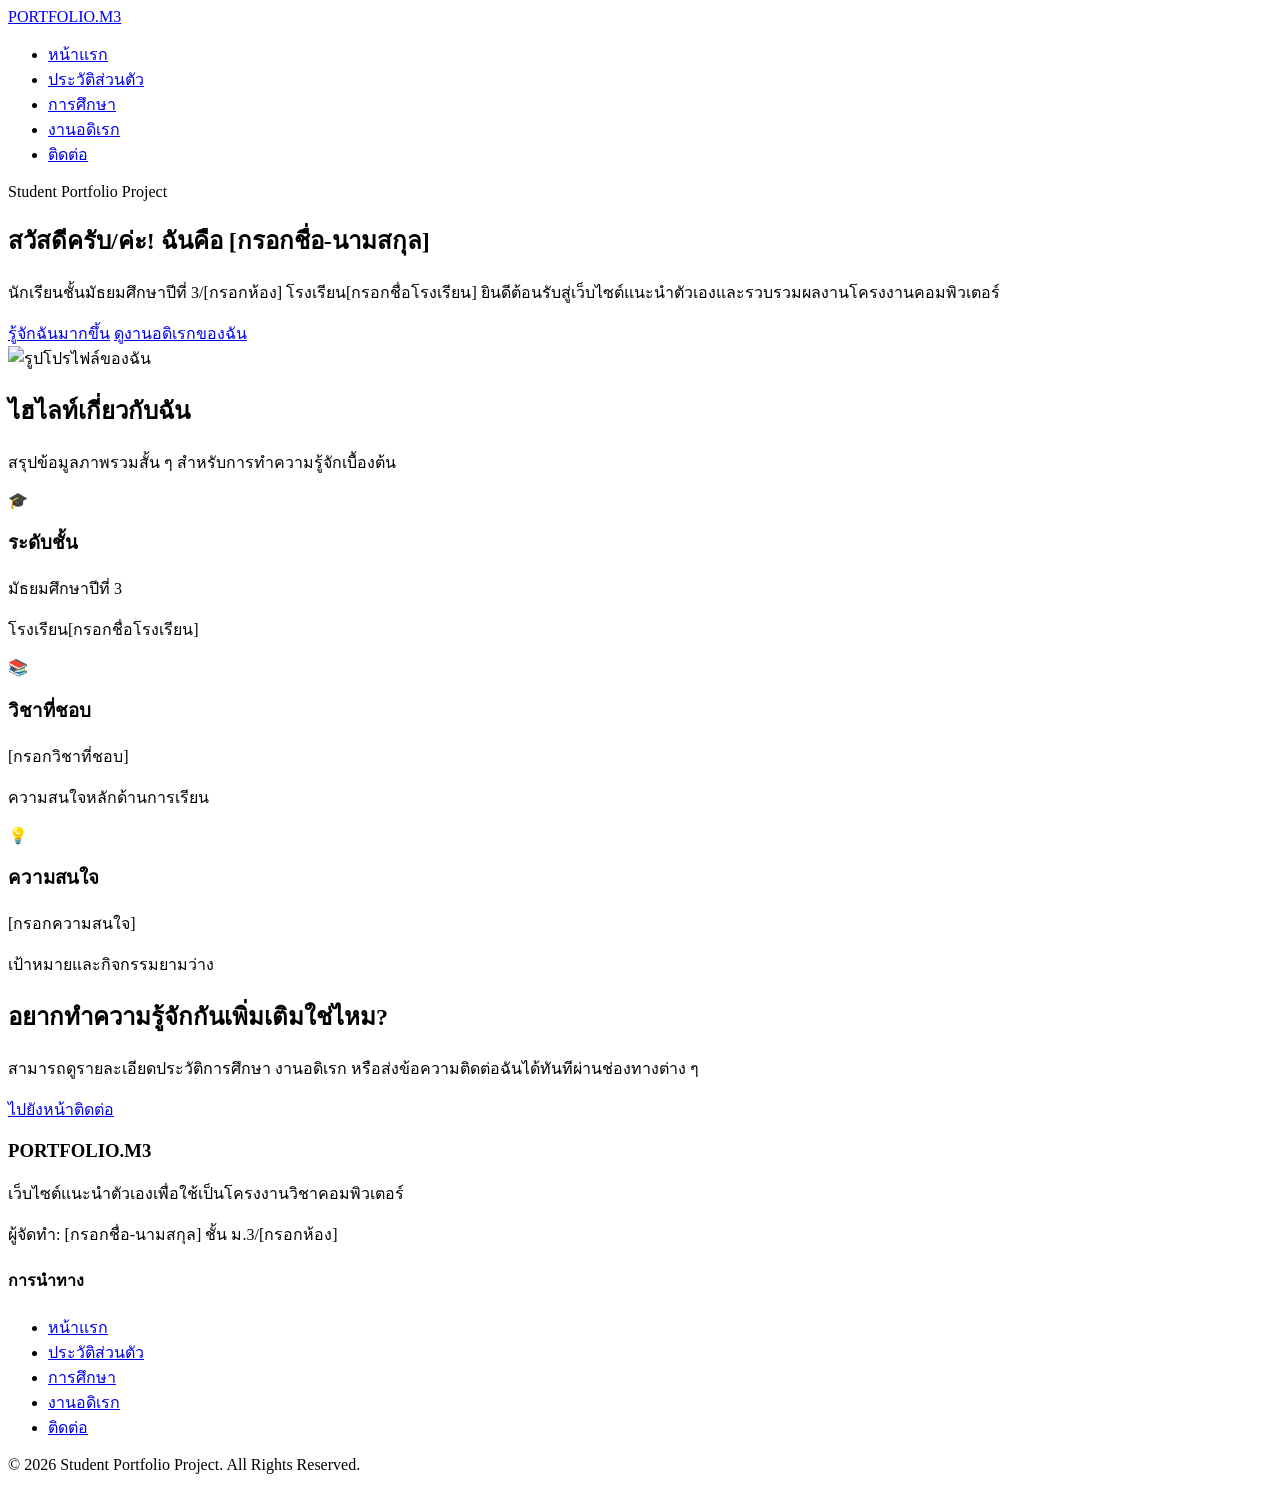
==== index.html @ fff274aa "Create index.html" ====
<!DOCTYPE html>
<html lang="th">
<head>
    <meta charset="UTF-8">
    <meta name="viewport" content="width=device-width, initial-scale=1.0">
    <title>หน้าแรก | Student Portfolio M.3</title>
    <link rel="preconnect" href="https://fonts.googleapis.com">
    <link rel="preconnect" href="https://fonts.gstatic.com" crossorigin>
    <link href="https://fonts.googleapis.com/css2?family=Kanit:wght@300;400;500;600;700&display=swap" rel="stylesheet">
    <link rel="stylesheet" href="style.css">
</head>
<body>

    <!-- Navigation Bar -->
    <header class="navbar-container">
        <nav class="navbar">
            <a href="index.html" class="logo">PORTFOLIO<span>.M3</span></a>
            <ul class="nav-links">
                <li><a href="index.html" class="active">หน้าแรก</a></li>
                <li><a href="profile.html">ประวัติส่วนตัว</a></li>
                <li><a href="education.html">การศึกษา</a></li>
                <li><a href="hobby.html">งานอดิเรก</a></li>
                <li><a href="contact.html">ติดต่อ</a></li>
            </ul>
        </nav>
    </header>

    <!-- Main Content -->
    <main>
        <!-- Hero Section -->
        <section class="hero-section">
            <div class="hero-content">
                <span class="badge">Student Portfolio Project</span>
                <h1 class="hero-title">สวัสดีครับ/ค่ะ! ฉันคือ <span class="highlight-text">[กรอกชื่อ-นามสกุล]</span></h1>
                <p class="hero-subtitle">นักเรียนชั้นมัธยมศึกษาปีที่ 3/[กรอกห้อง] โรงเรียน[กรอกชื่อโรงเรียน] ยินดีต้อนรับสู่เว็บไซต์แนะนำตัวเองและรวบรวมผลงานโครงงานคอมพิวเตอร์</p>
                <div class="hero-buttons">
                    <a href="profile.html" class="btn btn-primary">รู้จักฉันมากขึ้น</a>
                    <a href="hobby.html" class="btn btn-secondary">ดูงานอดิเรกของฉัน</a>
                </div>
            </div>
            <div class="hero-image-wrapper">
                <div class="blob-bg"></div>
                <img src="https://placehold.co/400x400/1976D2/FFFFFF?text=My+Profile" alt="รูปโปรไฟล์ของฉัน" class="hero-img">
            </div>
        </section>

        <!-- Quick Stats / Highlights -->
        <section class="container section-padding">
            <div class="section-header">
                <h2>ไฮไลท์เกี่ยวกับฉัน</h2>
                <p>สรุปข้อมูลภาพรวมสั้น ๆ สำหรับการทำความรู้จักเบื้องต้น</p>
            </div>
            <div class="grid-3">
                <div class="card stat-card">
                    <div class="stat-icon">🎓</div>
                    <h3>ระดับชั้น</h3>
                    <p class="stat-value">มัธยมศึกษาปีที่ 3</p>
                    <p class="stat-desc">โรงเรียน[กรอกชื่อโรงเรียน]</p>
                </div>
                <div class="card stat-card">
                    <div class="stat-icon">📚</div>
                    <h3>วิชาที่ชอบ</h3>
                    <p class="stat-value">[กรอกวิชาที่ชอบ]</p>
                    <p class="stat-desc">ความสนใจหลักด้านการเรียน</p>
                </div>
                <div class="card stat-card">
                    <div class="stat-icon">💡</div>
                    <h3>ความสนใจ</h3>
                    <p class="stat-value">[กรอกความสนใจ]</p>
                    <p class="stat-desc">เป้าหมายและกิจกรรมยามว่าง</p>
                </div>
            </div>
        </section>

        <!-- Call To Action Section -->
        <section class="container section-padding">
            <div class="cta-card">
                <h2>อยากทำความรู้จักกันเพิ่มเติมใช่ไหม?</h2>
                <p>สามารถดูรายละเอียดประวัติการศึกษา งานอดิเรก หรือส่งข้อความติดต่อฉันได้ทันทีผ่านช่องทางต่าง ๆ</p>
                <a href="contact.html" class="btn btn-light">ไปยังหน้าติดต่อ</a>
            </div>
        </section>
    </main>

    <!-- Footer -->
    <footer class="footer">
        <div class="container footer-grid">
            <div class="footer-info">
                <h3>PORTFOLIO<span>.M3</span></h3>
                <p>เว็บไซต์แนะนำตัวเองเพื่อใช้เป็นโครงงานวิชาคอมพิวเตอร์</p>
                <p>ผู้จัดทำ: [กรอกชื่อ-นามสกุล] ชั้น ม.3/[กรอกห้อง]</p>
            </div>
            <div class="footer-links">
                <h4>การนำทาง</h4>
                <ul>
                    <li><a href="index.html">หน้าแรก</a></li>
                    <li><a href="profile.html">ประวัติส่วนตัว</a></li>
                    <li><a href="education.html">การศึกษา</a></li>
                    <li><a href="hobby.html">งานอดิเรก</a></li>
                    <li><a href="contact.html">ติดต่อ</a></li>
                </ul>
            </div>
        </div>
        <div class="footer-bottom">
            <p>&copy; 2026 Student Portfolio Project. All Rights Reserved.</p>
        </div>
    </footer>

</body>
</html>
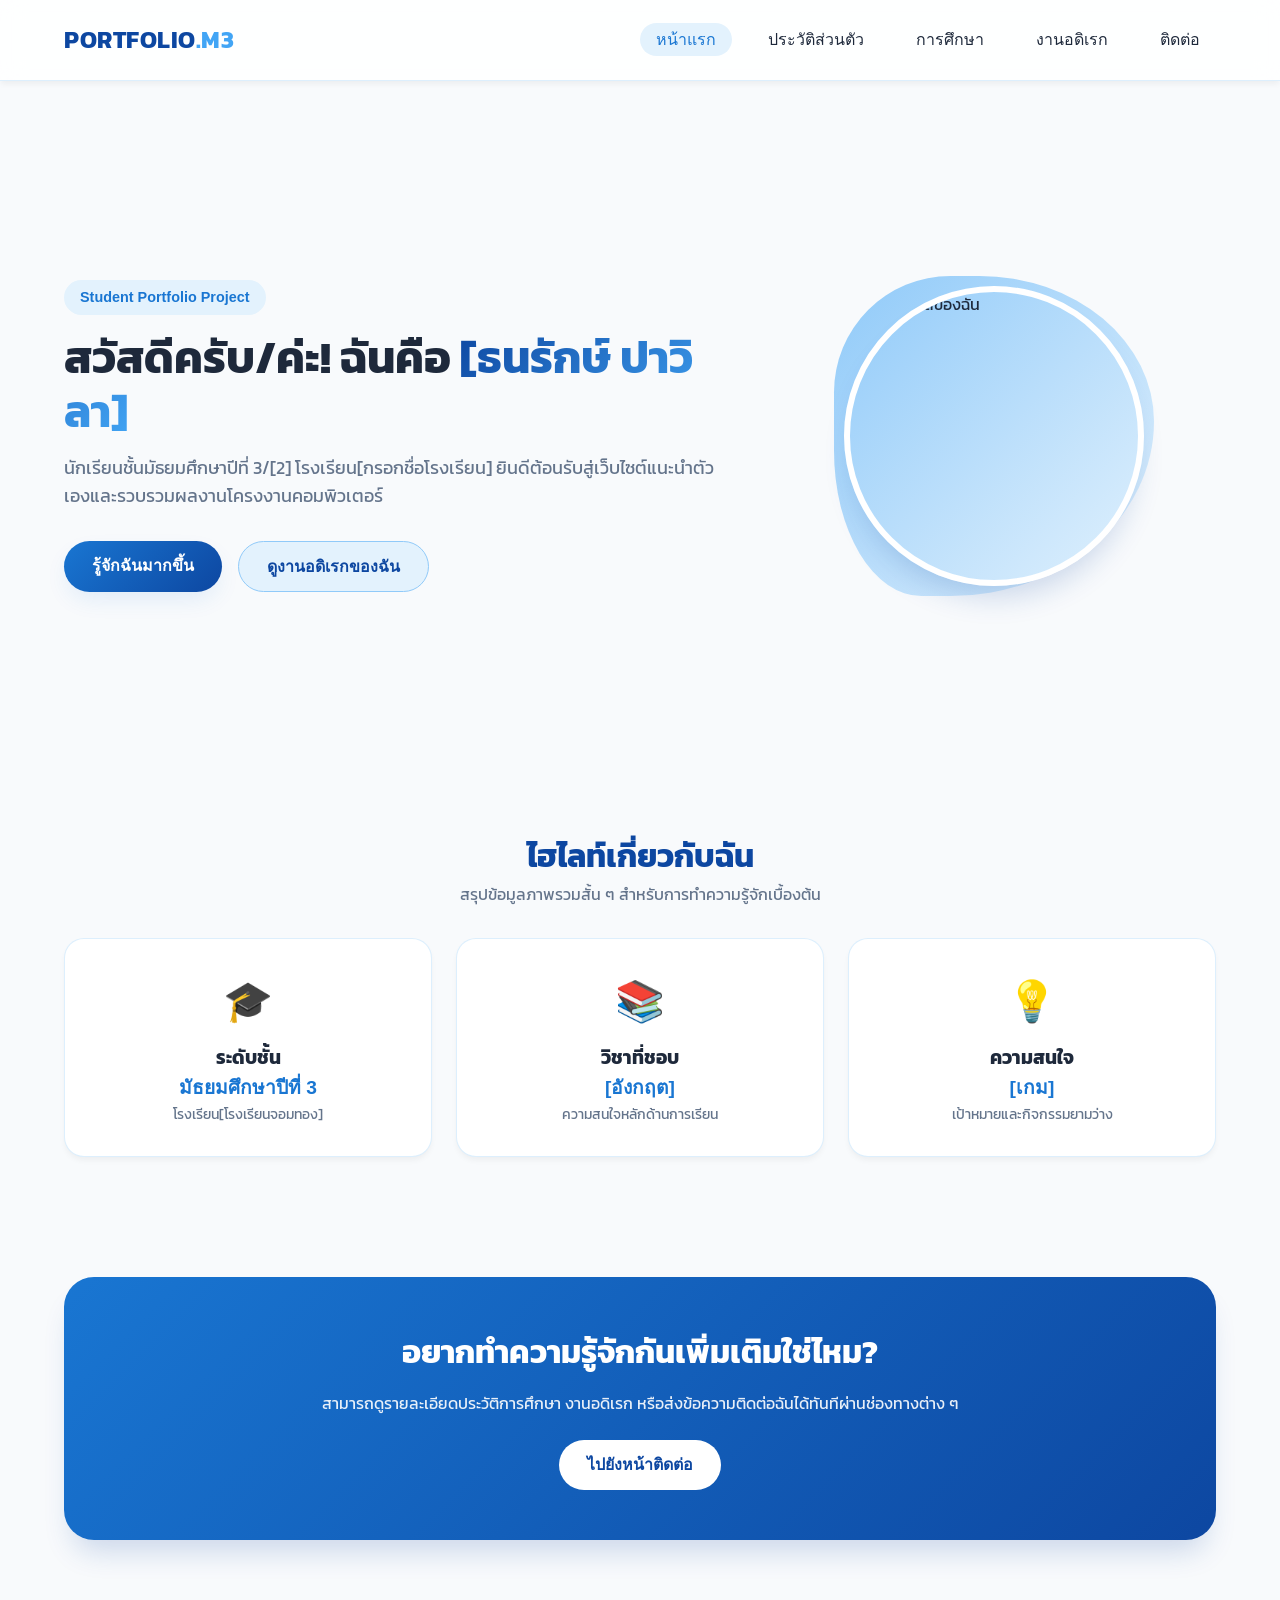
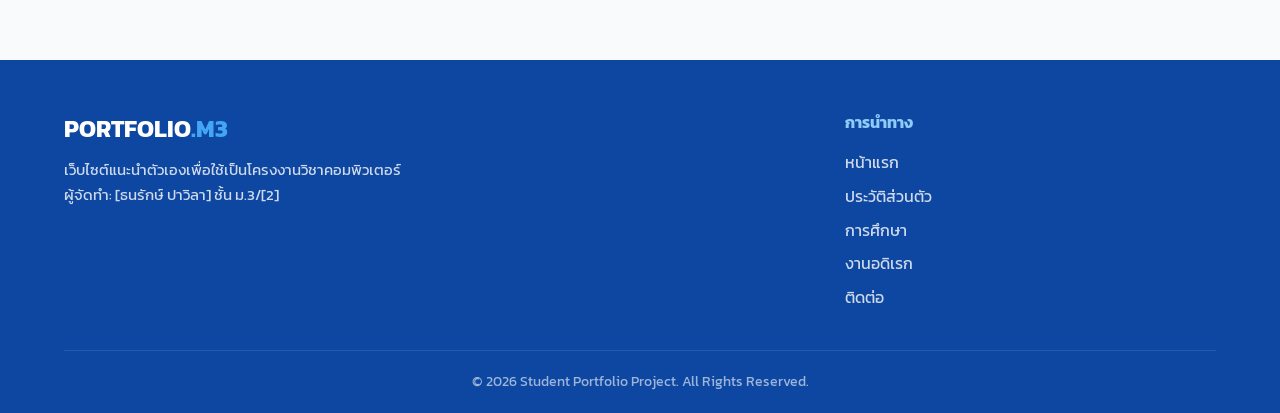
==== commit 726c53c4: "Update index.html" ====
--- a/index.html
+++ b/index.html
@@ -31,8 +31,8 @@
         <section class="hero-section">
             <div class="hero-content">
                 <span class="badge">Student Portfolio Project</span>
-                <h1 class="hero-title">สวัสดีครับ/ค่ะ! ฉันคือ <span class="highlight-text">[กรอกชื่อ-นามสกุล]</span></h1>
-                <p class="hero-subtitle">นักเรียนชั้นมัธยมศึกษาปีที่ 3/[กรอกห้อง] โรงเรียน[กรอกชื่อโรงเรียน] ยินดีต้อนรับสู่เว็บไซต์แนะนำตัวเองและรวบรวมผลงานโครงงานคอมพิวเตอร์</p>
+                <h1 class="hero-title">สวัสดีครับ/ค่ะ! ฉันคือ <span class="highlight-text">[ธนรักษ์ ปาวิลา]</span></h1>
+                <p class="hero-subtitle">นักเรียนชั้นมัธยมศึกษาปีที่ 3/[2] โรงเรียน[กรอกชื่อโรงเรียน] ยินดีต้อนรับสู่เว็บไซต์แนะนำตัวเองและรวบรวมผลงานโครงงานคอมพิวเตอร์</p>
                 <div class="hero-buttons">
                     <a href="profile.html" class="btn btn-primary">รู้จักฉันมากขึ้น</a>
                     <a href="hobby.html" class="btn btn-secondary">ดูงานอดิเรกของฉัน</a>
@@ -55,18 +55,18 @@
                     <div class="stat-icon">🎓</div>
                     <h3>ระดับชั้น</h3>
                     <p class="stat-value">มัธยมศึกษาปีที่ 3</p>
-                    <p class="stat-desc">โรงเรียน[กรอกชื่อโรงเรียน]</p>
+                    <p class="stat-desc">โรงเรียน[โรงเรียนจอมทอง]</p>
                 </div>
                 <div class="card stat-card">
                     <div class="stat-icon">📚</div>
                     <h3>วิชาที่ชอบ</h3>
-                    <p class="stat-value">[กรอกวิชาที่ชอบ]</p>
+                    <p class="stat-value">[อังกฤต]</p>
                     <p class="stat-desc">ความสนใจหลักด้านการเรียน</p>
                 </div>
                 <div class="card stat-card">
                     <div class="stat-icon">💡</div>
                     <h3>ความสนใจ</h3>
-                    <p class="stat-value">[กรอกความสนใจ]</p>
+                    <p class="stat-value">[เกม]</p>
                     <p class="stat-desc">เป้าหมายและกิจกรรมยามว่าง</p>
                 </div>
             </div>
@@ -88,7 +88,7 @@
             <div class="footer-info">
                 <h3>PORTFOLIO<span>.M3</span></h3>
                 <p>เว็บไซต์แนะนำตัวเองเพื่อใช้เป็นโครงงานวิชาคอมพิวเตอร์</p>
-                <p>ผู้จัดทำ: [กรอกชื่อ-นามสกุล] ชั้น ม.3/[กรอกห้อง]</p>
+                <p>ผู้จัดทำ: [ธนรักษ์ ปาวิลา] ชั้น ม.3/[2]</p>
             </div>
             <div class="footer-links">
                 <h4>การนำทาง</h4>
--- a/style.css
+++ b/style.css
@@ -0,0 +1,743 @@
+/* ==========================================================================
+   CSS Variables & Design System Settings
+   ========================================================================== */
+:root {
+    --primary-dark: #0D47A1;
+    --primary: #1976D2;
+    --primary-light: #42A5F5;
+    --accent: #90CAF9;
+    --bg-light: #E3F2FD;
+    --white: #FFFFFF;
+    --text-dark: #1E293B;
+    --text-muted: #64748B;
+    --shadow-sm: 0 4px 6px -1px rgba(0, 0, 0, 0.05);
+    --shadow-md: 0 10px 25px -5px rgba(25, 118, 210, 0.12);
+    --shadow-lg: 0 20px 30px -10px rgba(13, 71, 161, 0.2);
+    --radius-sm: 12px;
+    --radius-md: 20px;
+    --radius-lg: 30px;
+    --transition: all 0.3s cubic-bezier(0.4, 0, 0.2, 1);
+}
+
+/* ==========================================================================
+   Reset & Base Styles
+   ========================================================================== */
+* {
+    margin: 0;
+    padding: 0;
+    box-sizing: border-box;
+}
+
+body {
+    font-family: 'Kanit', sans-serif;
+    background-color: #F8FAFC;
+    color: var(--text-dark);
+    line-height: 1.6;
+    overflow-x: hidden;
+}
+
+a {
+    text-decoration: none;
+    color: inherit;
+}
+
+ul {
+    list-style: none;
+}
+
+/* ==========================================================================
+   Layout Containers & Utilities
+   ========================================================================== */
+.container {
+    width: 90%;
+    max-width: 1200px;
+    margin: 0 auto;
+}
+
+.section-padding {
+    padding: 60px 0;
+}
+
+.grid-3 {
+    display: grid;
+    grid-template-columns: repeat(3, 1fr);
+    gap: 24px;
+}
+
+.page-title {
+    text-align: center;
+    margin-bottom: 40px;
+}
+
+.page-title h1 {
+    font-size: 2.5rem;
+    color: var(--primary-dark);
+    font-weight: 700;
+}
+
+.page-title p {
+    color: var(--text-muted);
+    font-size: 1.1rem;
+}
+
+.section-header {
+    text-align: center;
+    margin-bottom: 30px;
+}
+
+.section-header h2 {
+    font-size: 2rem;
+    color: var(--primary-dark);
+}
+
+.section-header p {
+    color: var(--text-muted);
+}
+
+/* ==========================================================================
+   Card Component Styles
+   ========================================================================== */
+.card {
+    background: var(--white);
+    border-radius: var(--radius-md);
+    padding: 30px;
+    border: 1px solid rgba(144, 202, 249, 0.3);
+    box-shadow: var(--shadow-sm);
+    transition: var(--transition);
+}
+
+.card:hover {
+    transform: translateY(-8px);
+    box-shadow: var(--shadow-md);
+    border-color: var(--primary-light);
+}
+
+/* ==========================================================================
+   Navigation Bar Styles (Glassmorphism & Sticky)
+   ========================================================================== */
+.navbar-container {
+    position: sticky;
+    top: 0;
+    z-index: 1000;
+    background: rgba(255, 255, 255, 0.85);
+    backdrop-filter: blur(12px);
+    border-bottom: 1px solid rgba(144, 202, 249, 0.3);
+    box-shadow: var(--shadow-sm);
+}
+
+.navbar {
+    display: flex;
+    justify-content: space-between;
+    align-items: center;
+    height: 80px;
+    width: 90%;
+    max-width: 1200px;
+    margin: 0 auto;
+}
+
+.logo {
+    font-size: 1.5rem;
+    font-weight: 700;
+    color: var(--primary-dark);
+    letter-spacing: 0.5px;
+}
+
+.logo span {
+    color: var(--primary-light);
+}
+
+.nav-links {
+    display: flex;
+    gap: 20px;
+}
+
+.nav-links a {
+    font-weight: 500;
+    padding: 8px 16px;
+    border-radius: 20px;
+    transition: var(--transition);
+    color: var(--text-dark);
+}
+
+.nav-links a:hover, 
+.nav-links a.active {
+    background: var(--bg-light);
+    color: var(--primary);
+}
+
+/* ==========================================================================
+   Buttons
+   ========================================================================== */
+.btn {
+    display: inline-block;
+    padding: 12px 28px;
+    border-radius: 30px;
+    font-weight: 600;
+    transition: var(--transition);
+    cursor: pointer;
+    border: none;
+    text-align: center;
+}
+
+.btn-primary {
+    background: linear-gradient(135deg, var(--primary), var(--primary-dark));
+    color: var(--white);
+    box-shadow: var(--shadow-md);
+}
+
+.btn-primary:hover {
+    transform: translateY(-2px);
+    box-shadow: var(--shadow-lg);
+    opacity: 0.95;
+}
+
+.btn-secondary {
+    background: var(--bg-light);
+    color: var(--primary-dark);
+    border: 1px solid var(--accent);
+}
+
+.btn-secondary:hover {
+    background: var(--accent);
+    color: var(--primary-dark);
+}
+
+.btn-light {
+    background: var(--white);
+    color: var(--primary-dark);
+}
+
+.btn-light:hover {
+    background: var(--bg-light);
+}
+
+.full-width {
+    width: 100%;
+}
+
+/* ==========================================================================
+   Hero Section (Index Page)
+   ========================================================================== */
+.hero-section {
+    width: 90%;
+    max-width: 1200px;
+    margin: 40px auto 20px auto;
+    display: grid;
+    grid-template-columns: 1.2fr 0.8fr;
+    align-items: center;
+    gap: 40px;
+    min-height: 70vh;
+}
+
+.badge {
+    display: inline-block;
+    padding: 6px 16px;
+    background: var(--bg-light);
+    color: var(--primary);
+    border-radius: 20px;
+    font-size: 0.9rem;
+    font-weight: 600;
+    margin-bottom: 16px;
+}
+
+.hero-title {
+    font-size: 2.8rem;
+    line-height: 1.2;
+    margin-bottom: 16px;
+    color: var(--text-dark);
+}
+
+.highlight-text {
+    background: linear-gradient(135deg, var(--primary-dark), var(--primary-light));
+    -webkit-background-clip: text;
+    -webkit-text-fill-color: transparent;
+}
+
+.hero-subtitle {
+    font-size: 1.1rem;
+    color: var(--text-muted);
+    margin-bottom: 30px;
+}
+
+.hero-buttons {
+    display: flex;
+    gap: 16px;
+}
+
+.hero-image-wrapper {
+    position: relative;
+    display: flex;
+    justify-content: center;
+    align-items: center;
+}
+
+.blob-bg {
+    position: absolute;
+    width: 320px;
+    height: 320px;
+    background: linear-gradient(135deg, var(--accent), var(--bg-light));
+    border-radius: 40% 60% 70% 30% / 40% 50% 60% 50%;
+    z-index: 1;
+    animation: morphing 8s ease-in-out infinite;
+}
+
+.hero-img {
+    width: 300px;
+    height: 300px;
+    object-fit: cover;
+    border-radius: 50%;
+    border: 6px solid var(--white);
+    box-shadow: var(--shadow-lg);
+    position: relative;
+    z-index: 2;
+    transition: var(--transition);
+}
+
+.hero-img:hover {
+    transform: scale(1.03);
+}
+
+@keyframes morphing {
+    0% { border-radius: 40% 60% 70% 30% / 40% 50% 60% 50%; }
+    50% { border-radius: 60% 40% 30% 70% / 60% 30% 70% 40%; }
+    100% { border-radius: 40% 60% 70% 30% / 40% 50% 60% 50%; }
+}
+
+/* Stat Cards */
+.stat-card {
+    text-align: center;
+}
+
+.stat-icon {
+    font-size: 2.5rem;
+    margin-bottom: 10px;
+}
+
+.stat-value {
+    font-size: 1.2rem;
+    font-weight: 600;
+    color: var(--primary);
+}
+
+.stat-desc {
+    color: var(--text-muted);
+    font-size: 0.9rem;
+}
+
+/* CTA Card */
+.cta-card {
+    background: linear-gradient(135deg, var(--primary), var(--primary-dark));
+    color: var(--white);
+    padding: 50px;
+    border-radius: var(--radius-lg);
+    text-align: center;
+    box-shadow: var(--shadow-lg);
+}
+
+.cta-card h2 {
+    font-size: 2rem;
+    margin-bottom: 12px;
+}
+
+.cta-card p {
+    margin-bottom: 24px;
+    opacity: 0.9;
+}
+
+/* ==========================================================================
+   Profile Page Styles
+   ========================================================================== */
+.profile-layout {
+    display: grid;
+    grid-template-columns: 0.8fr 1.2fr;
+    gap: 30px;
+}
+
+.profile-img-card {
+    text-align: center;
+}
+
+.profile-avatar {
+    width: 220px;
+    height: 220px;
+    border-radius: 50%;
+    object-fit: cover;
+    border: 4px solid var(--primary-light);
+    margin-bottom: 20px;
+    box-shadow: var(--shadow-md);
+}
+
+.profile-tag {
+    display: inline-block;
+    padding: 4px 12px;
+    background: var(--bg-light);
+    color: var(--primary-dark);
+    border-radius: 12px;
+    font-size: 0.9rem;
+    margin: 8px 0;
+}
+
+.profile-quote {
+    font-style: italic;
+    color: var(--text-muted);
+    margin-top: 15px;
+    font-size: 0.95rem;
+}
+
+.profile-details {
+    display: flex;
+    flex-direction: column;
+    gap: 20px;
+}
+
+.info-grid {
+    display: grid;
+    grid-template-columns: repeat(2, 1fr);
+    gap: 16px;
+    margin-top: 15px;
+}
+
+.info-item {
+    display: flex;
+    flex-direction: column;
+}
+
+.info-item .label {
+    font-size: 0.85rem;
+    color: var(--text-muted);
+}
+
+.info-item .value {
+    font-weight: 500;
+    font-size: 1.05rem;
+    color: var(--text-dark);
+}
+
+.bio-box h3, .info-box h3 {
+    color: var(--primary-dark);
+    margin-bottom: 10px;
+    border-bottom: 2px solid var(--bg-light);
+    padding-bottom: 8px;
+}
+
+/* ==========================================================================
+   Education Page Styles (Timeline & Table)
+   ========================================================================== */
+.timeline-wrapper {
+    position: relative;
+    max-width: 800px;
+    margin: 0 auto;
+    padding: 20px 0;
+}
+
+.timeline-wrapper::before {
+    content: '';
+    position: absolute;
+    left: 20px;
+    top: 0;
+    width: 4px;
+    height: 100%;
+    background: var(--accent);
+    border-radius: 2px;
+}
+
+.timeline-item {
+    position: relative;
+    padding-left: 60px;
+    margin-bottom: 30px;
+}
+
+.timeline-dot {
+    position: absolute;
+    left: 11px;
+    top: 20px;
+    width: 22px;
+    height: 22px;
+    border-radius: 50%;
+    background: var(--primary);
+    border: 4px solid var(--white);
+    box-shadow: 0 0 0 3px var(--accent);
+}
+
+.timeline-date {
+    font-size: 0.85rem;
+    font-weight: 600;
+    color: var(--primary);
+    text-transform: uppercase;
+}
+
+.timeline-content h3 {
+    color: var(--primary-dark);
+    margin: 4px 0;
+}
+
+.timeline-content h4 {
+    color: var(--text-muted);
+    font-weight: 400;
+    margin-bottom: 10px;
+}
+
+/* Styled Table */
+.table-container {
+    overflow-x: auto;
+    padding: 0;
+}
+
+.styled-table {
+    width: 100%;
+    border-collapse: collapse;
+    font-size: 1rem;
+    text-align: left;
+}
+
+.styled-table thead tr {
+    background-color: var(--primary);
+    color: var(--white);
+}
+
+.styled-table th, .styled-table td {
+    padding: 16px 20px;
+}
+
+.styled-table tbody tr {
+    border-bottom: 1px solid rgba(144, 202, 249, 0.2);
+}
+
+.styled-table tbody tr:nth-of-type(even) {
+    background-color: rgba(227, 242, 253, 0.3);
+}
+
+.styled-table tbody tr:hover {
+    background-color: var(--bg-light);
+}
+
+/* ==========================================================================
+   Hobby Page Styles
+   ========================================================================== */
+.hobby-card {
+    text-align: center;
+    position: relative;
+    overflow: hidden;
+}
+
+.hobby-icon {
+    font-size: 3rem;
+    margin-bottom: 15px;
+    display: inline-block;
+    transition: var(--transition);
+}
+
+.hobby-card:hover .hobby-icon {
+    transform: scale(1.2) rotate(5deg);
+}
+
+.hobby-card h3 {
+    color: var(--primary-dark);
+    margin-bottom: 10px;
+}
+
+.hobby-card p {
+    color: var(--text-muted);
+    font-size: 0.95rem;
+}
+
+/* ==========================================================================
+   Contact Page Styles
+   ========================================================================== */
+.contact-layout {
+    display: grid;
+    grid-template-columns: 1fr 1.2fr;
+    gap: 30px;
+}
+
+.contact-cards {
+    display: flex;
+    flex-direction: column;
+    gap: 20px;
+}
+
+.contact-card {
+    display: flex;
+    align-items: center;
+    gap: 20px;
+}
+
+.contact-icon {
+    font-size: 2rem;
+    width: 60px;
+    height: 60px;
+    background: var(--bg-light);
+    display: flex;
+    justify-content: center;
+    align-items: center;
+    border-radius: 50%;
+    color: var(--primary);
+}
+
+.contact-info h3 {
+    font-size: 1.1rem;
+    color: var(--primary-dark);
+}
+
+.contact-info p {
+    color: var(--text-muted);
+}
+
+.contact-form-card h3 {
+    color: var(--primary-dark);
+    margin-bottom: 20px;
+}
+
+.contact-form {
+    display: flex;
+    flex-direction: column;
+    gap: 16px;
+}
+
+.form-group {
+    display: flex;
+    flex-direction: column;
+    gap: 6px;
+}
+
+.form-group label {
+    font-size: 0.9rem;
+    font-weight: 500;
+}
+
+.form-group input, 
+.form-group textarea {
+    padding: 12px 16px;
+    border-radius: var(--radius-sm);
+    border: 1px solid var(--accent);
+    font-family: inherit;
+    font-size: 0.95rem;
+    outline: none;
+    transition: var(--transition);
+}
+
+.form-group input:focus, 
+.form-group textarea:focus {
+    border-color: var(--primary);
+    box-shadow: 0 0 0 3px rgba(25, 118, 210, 0.2);
+}
+
+/* ==========================================================================
+   Footer Styles
+   ========================================================================== */
+.footer {
+    background: var(--primary-dark);
+    color: var(--white);
+    padding-top: 50px;
+    margin-top: 60px;
+}
+
+.footer-grid {
+    display: grid;
+    grid-template-columns: 2fr 1fr;
+    gap: 40px;
+    padding-bottom: 40px;
+    border-bottom: 1px solid rgba(255, 255, 255, 0.1);
+}
+
+.footer-info h3 {
+    font-size: 1.5rem;
+    margin-bottom: 10px;
+}
+
+.footer-info h3 span {
+    color: var(--primary-light);
+}
+
+.footer-info p {
+    opacity: 0.8;
+    font-size: 0.95rem;
+}
+
+.footer-links h4 {
+    margin-bottom: 15px;
+    color: var(--accent);
+}
+
+.footer-links ul {
+    display: flex;
+    flex-direction: column;
+    gap: 8px;
+}
+
+.footer-links a {
+    opacity: 0.8;
+    transition: var(--transition);
+}
+
+.footer-links a:hover {
+    opacity: 1;
+    color: var(--accent);
+    padding-left: 4px;
+}
+
+.footer-bottom {
+    text-align: center;
+    padding: 20px 0;
+    font-size: 0.85rem;
+    opacity: 0.6;
+}
+
+/* ==========================================================================
+   Responsive Design (Media Queries)
+   ========================================================================== */
+@media (max-width: 992px) {
+    .hero-section {
+        grid-template-columns: 1fr;
+        text-align: center;
+        min-height: auto;
+    }
+
+    .hero-buttons {
+        justify-content: center;
+    }
+
+    .grid-3 {
+        grid-template-columns: repeat(2, 1fr);
+    }
+
+    .profile-layout, .contact-layout {
+        grid-template-columns: 1fr;
+    }
+}
+
+@media (max-width: 768px) {
+    .navbar {
+        flex-direction: column;
+        height: auto;
+        padding: 15px 0;
+        gap: 12px;
+    }
+
+    .nav-links {
+        gap: 8px;
+        flex-wrap: wrap;
+        justify-content: center;
+    }
+
+    .nav-links a {
+        padding: 6px 12px;
+        font-size: 0.9rem;
+    }
+
+    .hero-title {
+        font-size: 2rem;
+    }
+
+    .grid-3 {
+        grid-template-columns: 1fr;
+    }
+
+    .info-grid {
+        grid-template-columns: 1fr;
+    }
+
+    .footer-grid {
+        grid-template-columns: 1fr;
+    }
+}
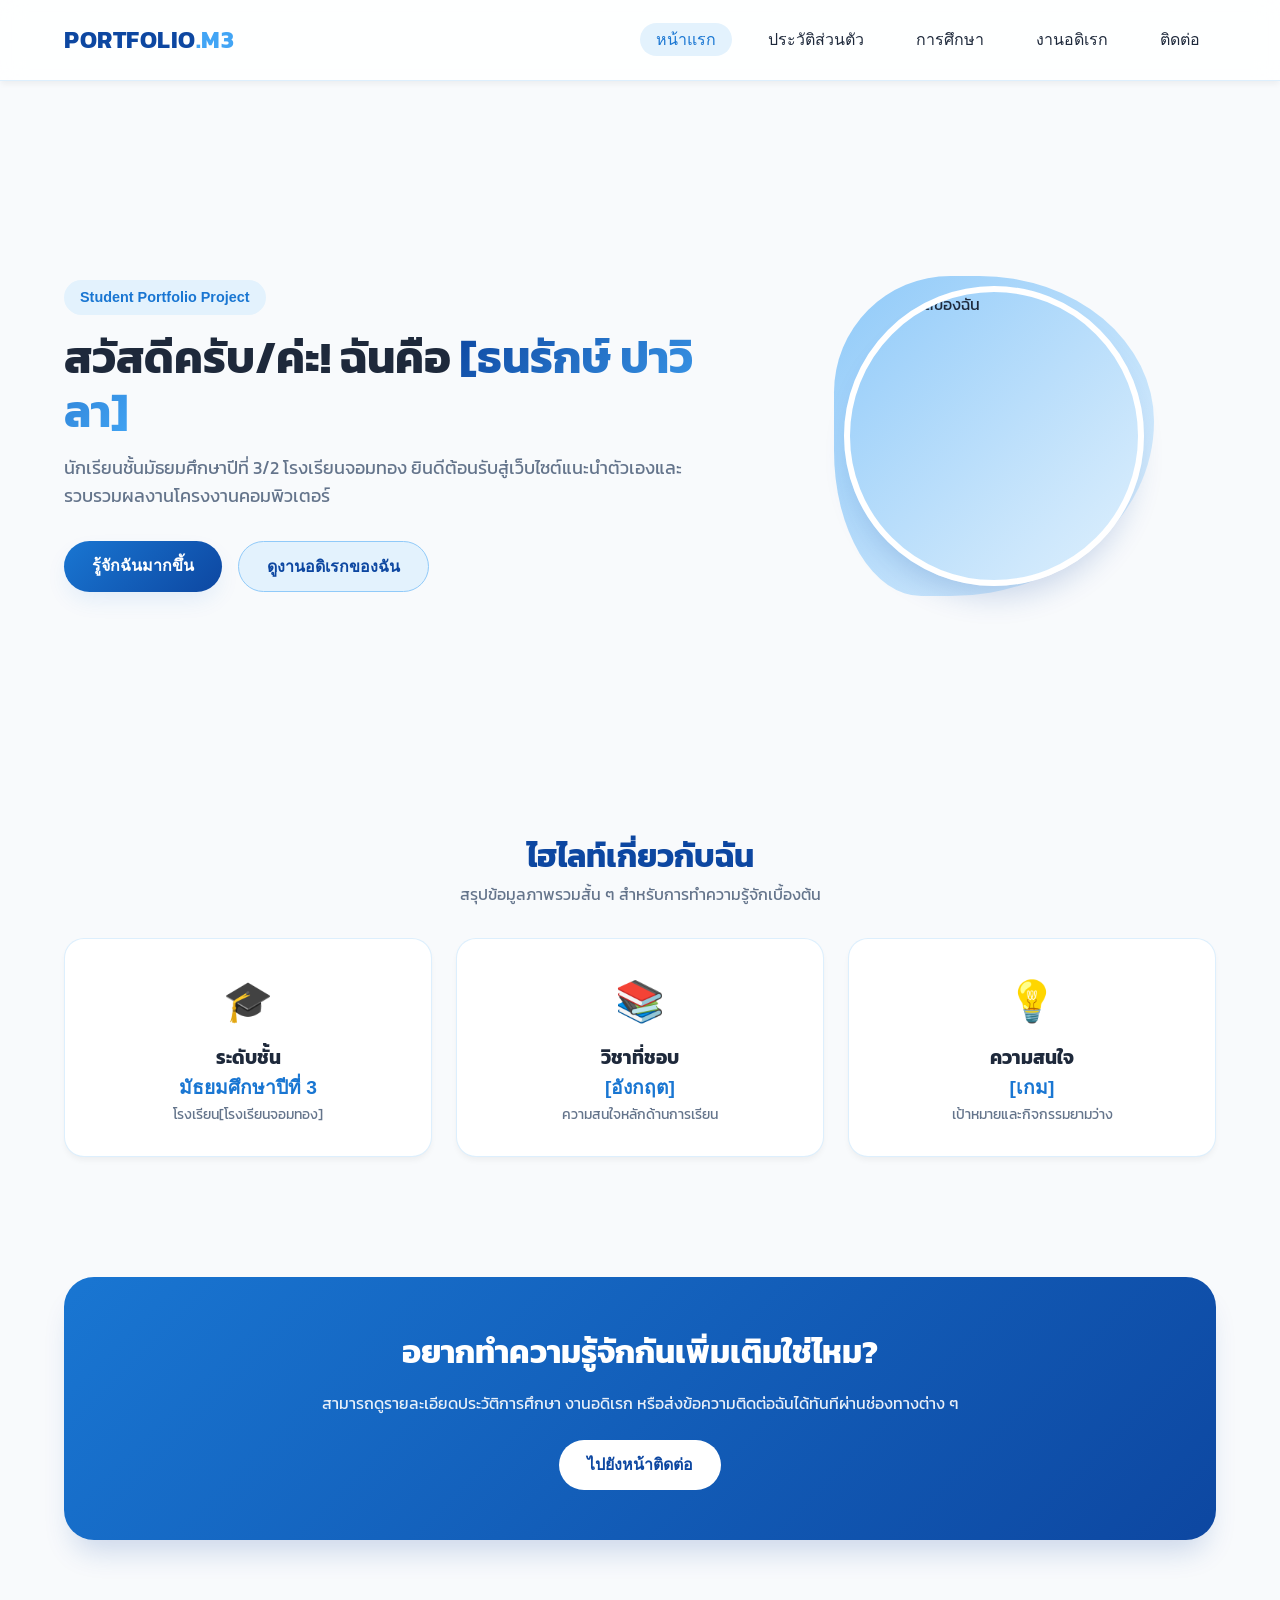
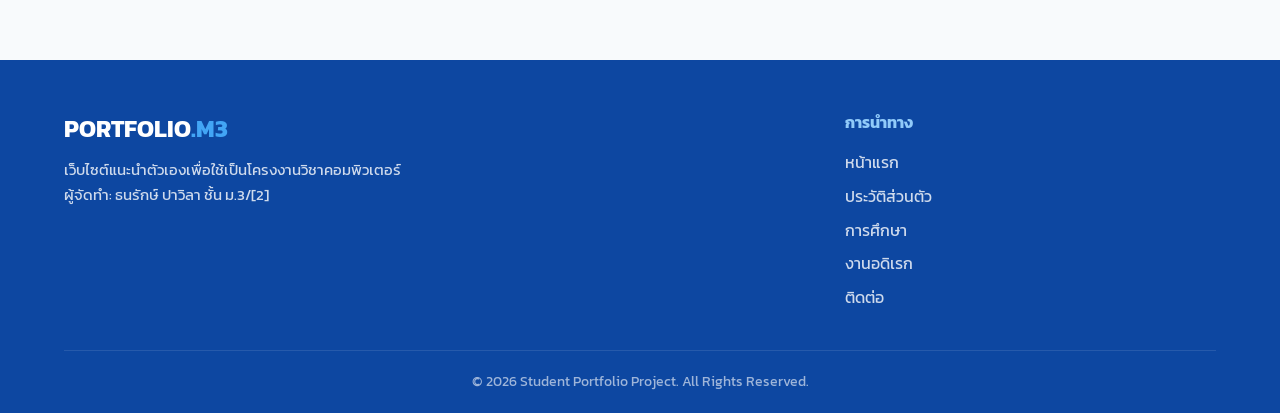
==== commit f4fa6153: "Update index.html" ====
--- a/index.html
+++ b/index.html
@@ -32,7 +32,7 @@
             <div class="hero-content">
                 <span class="badge">Student Portfolio Project</span>
                 <h1 class="hero-title">สวัสดีครับ/ค่ะ! ฉันคือ <span class="highlight-text">[ธนรักษ์ ปาวิลา]</span></h1>
-                <p class="hero-subtitle">นักเรียนชั้นมัธยมศึกษาปีที่ 3/[2] โรงเรียน[กรอกชื่อโรงเรียน] ยินดีต้อนรับสู่เว็บไซต์แนะนำตัวเองและรวบรวมผลงานโครงงานคอมพิวเตอร์</p>
+                <p class="hero-subtitle">นักเรียนชั้นมัธยมศึกษาปีที่ 3/2 โรงเรียนจอมทอง ยินดีต้อนรับสู่เว็บไซต์แนะนำตัวเองและรวบรวมผลงานโครงงานคอมพิวเตอร์</p>
                 <div class="hero-buttons">
                     <a href="profile.html" class="btn btn-primary">รู้จักฉันมากขึ้น</a>
                     <a href="hobby.html" class="btn btn-secondary">ดูงานอดิเรกของฉัน</a>
@@ -88,7 +88,7 @@
             <div class="footer-info">
                 <h3>PORTFOLIO<span>.M3</span></h3>
                 <p>เว็บไซต์แนะนำตัวเองเพื่อใช้เป็นโครงงานวิชาคอมพิวเตอร์</p>
-                <p>ผู้จัดทำ: [ธนรักษ์ ปาวิลา] ชั้น ม.3/[2]</p>
+                <p>ผู้จัดทำ: ธนรักษ์ ปาวิลา ชั้น ม.3/[2]</p>
             </div>
             <div class="footer-links">
                 <h4>การนำทาง</h4>
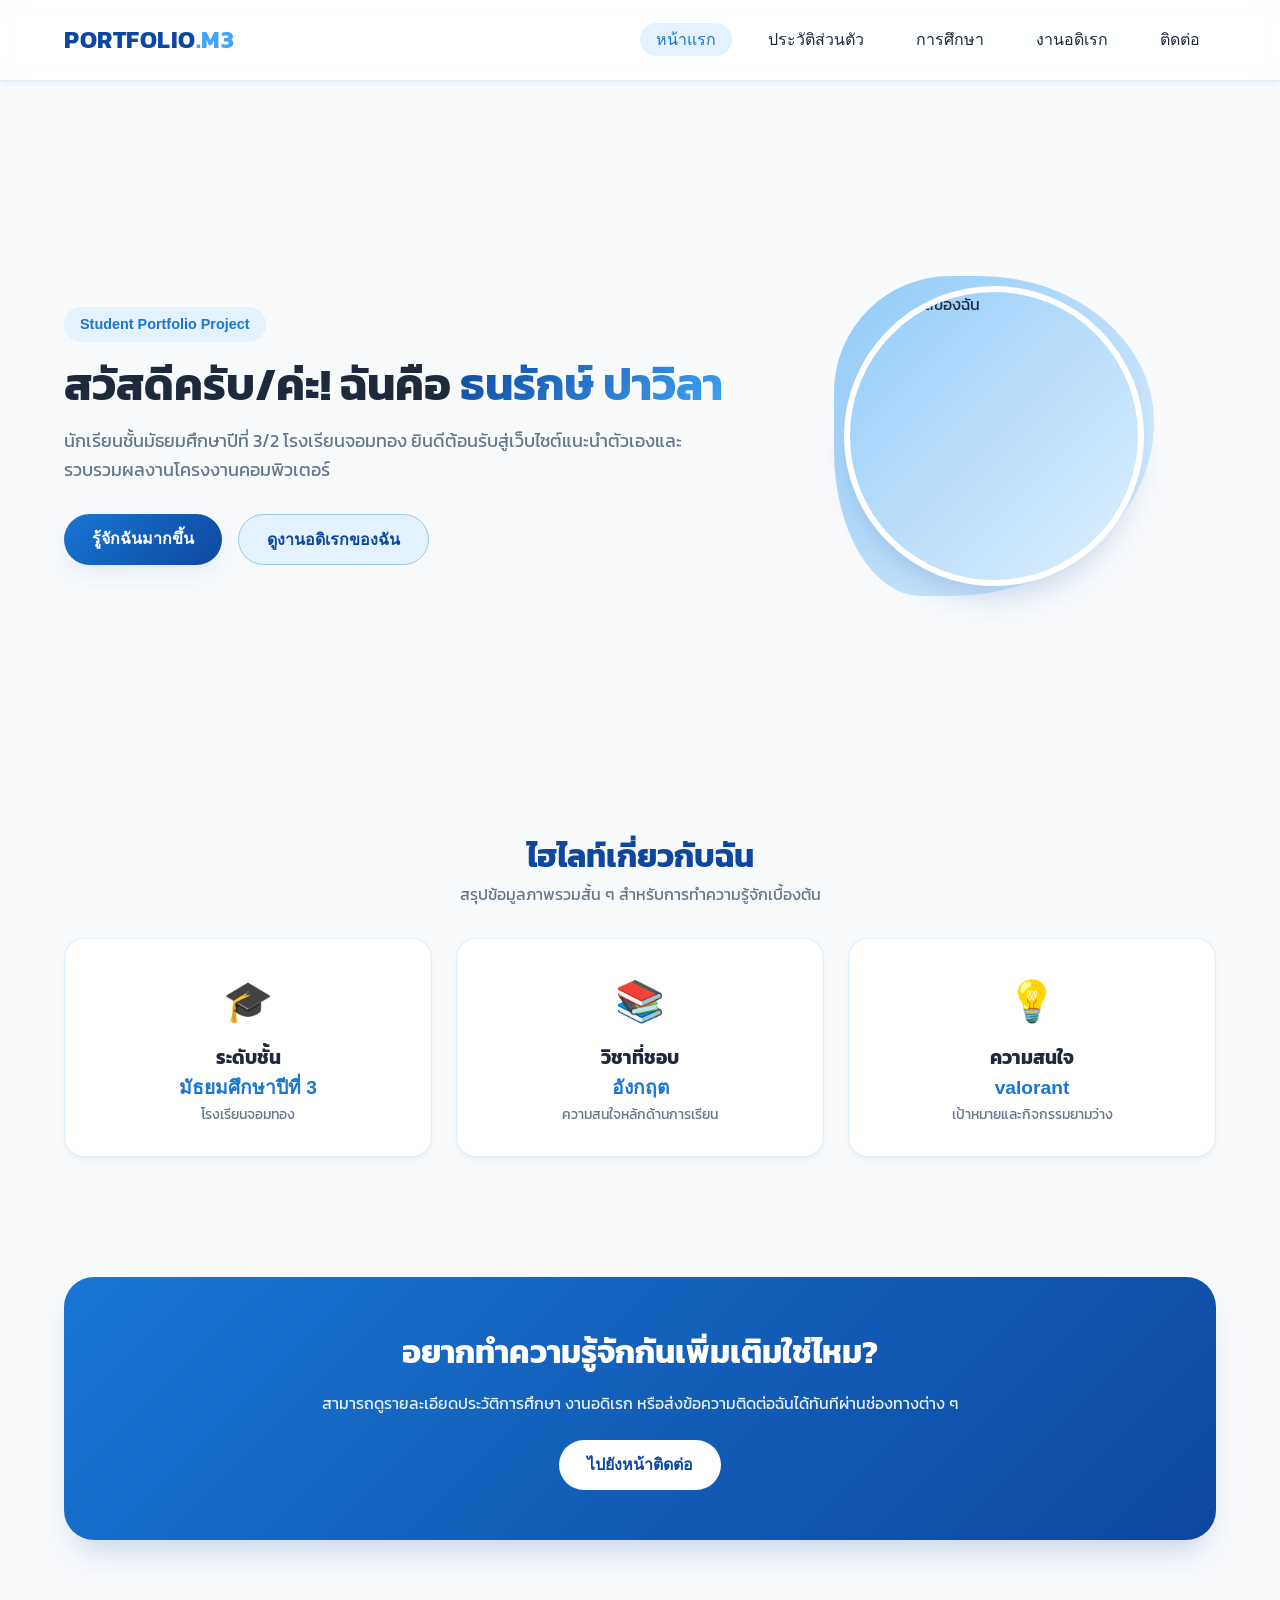
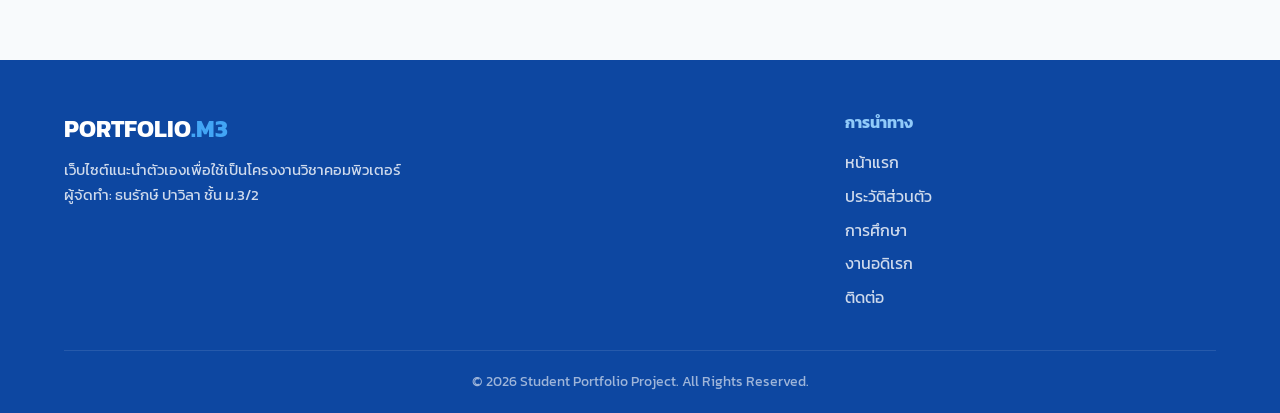
==== commit 3bbfa795: "Update index.html" ====
--- a/index.html
+++ b/index.html
@@ -31,7 +31,7 @@
         <section class="hero-section">
             <div class="hero-content">
                 <span class="badge">Student Portfolio Project</span>
-                <h1 class="hero-title">สวัสดีครับ/ค่ะ! ฉันคือ <span class="highlight-text">[ธนรักษ์ ปาวิลา]</span></h1>
+                <h1 class="hero-title">สวัสดีครับ/ค่ะ! ฉันคือ <span class="highlight-text">ธนรักษ์ ปาวิลา</span></h1>
                 <p class="hero-subtitle">นักเรียนชั้นมัธยมศึกษาปีที่ 3/2 โรงเรียนจอมทอง ยินดีต้อนรับสู่เว็บไซต์แนะนำตัวเองและรวบรวมผลงานโครงงานคอมพิวเตอร์</p>
                 <div class="hero-buttons">
                     <a href="profile.html" class="btn btn-primary">รู้จักฉันมากขึ้น</a>
@@ -55,18 +55,18 @@
                     <div class="stat-icon">🎓</div>
                     <h3>ระดับชั้น</h3>
                     <p class="stat-value">มัธยมศึกษาปีที่ 3</p>
-                    <p class="stat-desc">โรงเรียน[โรงเรียนจอมทอง]</p>
+                    <p class="stat-desc">โรงเรียนจอมทอง</p>
                 </div>
                 <div class="card stat-card">
                     <div class="stat-icon">📚</div>
                     <h3>วิชาที่ชอบ</h3>
-                    <p class="stat-value">[อังกฤต]</p>
+                    <p class="stat-value">อังกฤต</p>
                     <p class="stat-desc">ความสนใจหลักด้านการเรียน</p>
                 </div>
                 <div class="card stat-card">
                     <div class="stat-icon">💡</div>
                     <h3>ความสนใจ</h3>
-                    <p class="stat-value">[เกม]</p>
+                    <p class="stat-value">valorant</p>
                     <p class="stat-desc">เป้าหมายและกิจกรรมยามว่าง</p>
                 </div>
             </div>
@@ -88,7 +88,7 @@
             <div class="footer-info">
                 <h3>PORTFOLIO<span>.M3</span></h3>
                 <p>เว็บไซต์แนะนำตัวเองเพื่อใช้เป็นโครงงานวิชาคอมพิวเตอร์</p>
-                <p>ผู้จัดทำ: ธนรักษ์ ปาวิลา ชั้น ม.3/[2]</p>
+                <p>ผู้จัดทำ: ธนรักษ์ ปาวิลา ชั้น ม.3/2</p>
             </div>
             <div class="footer-links">
                 <h4>การนำทาง</h4>
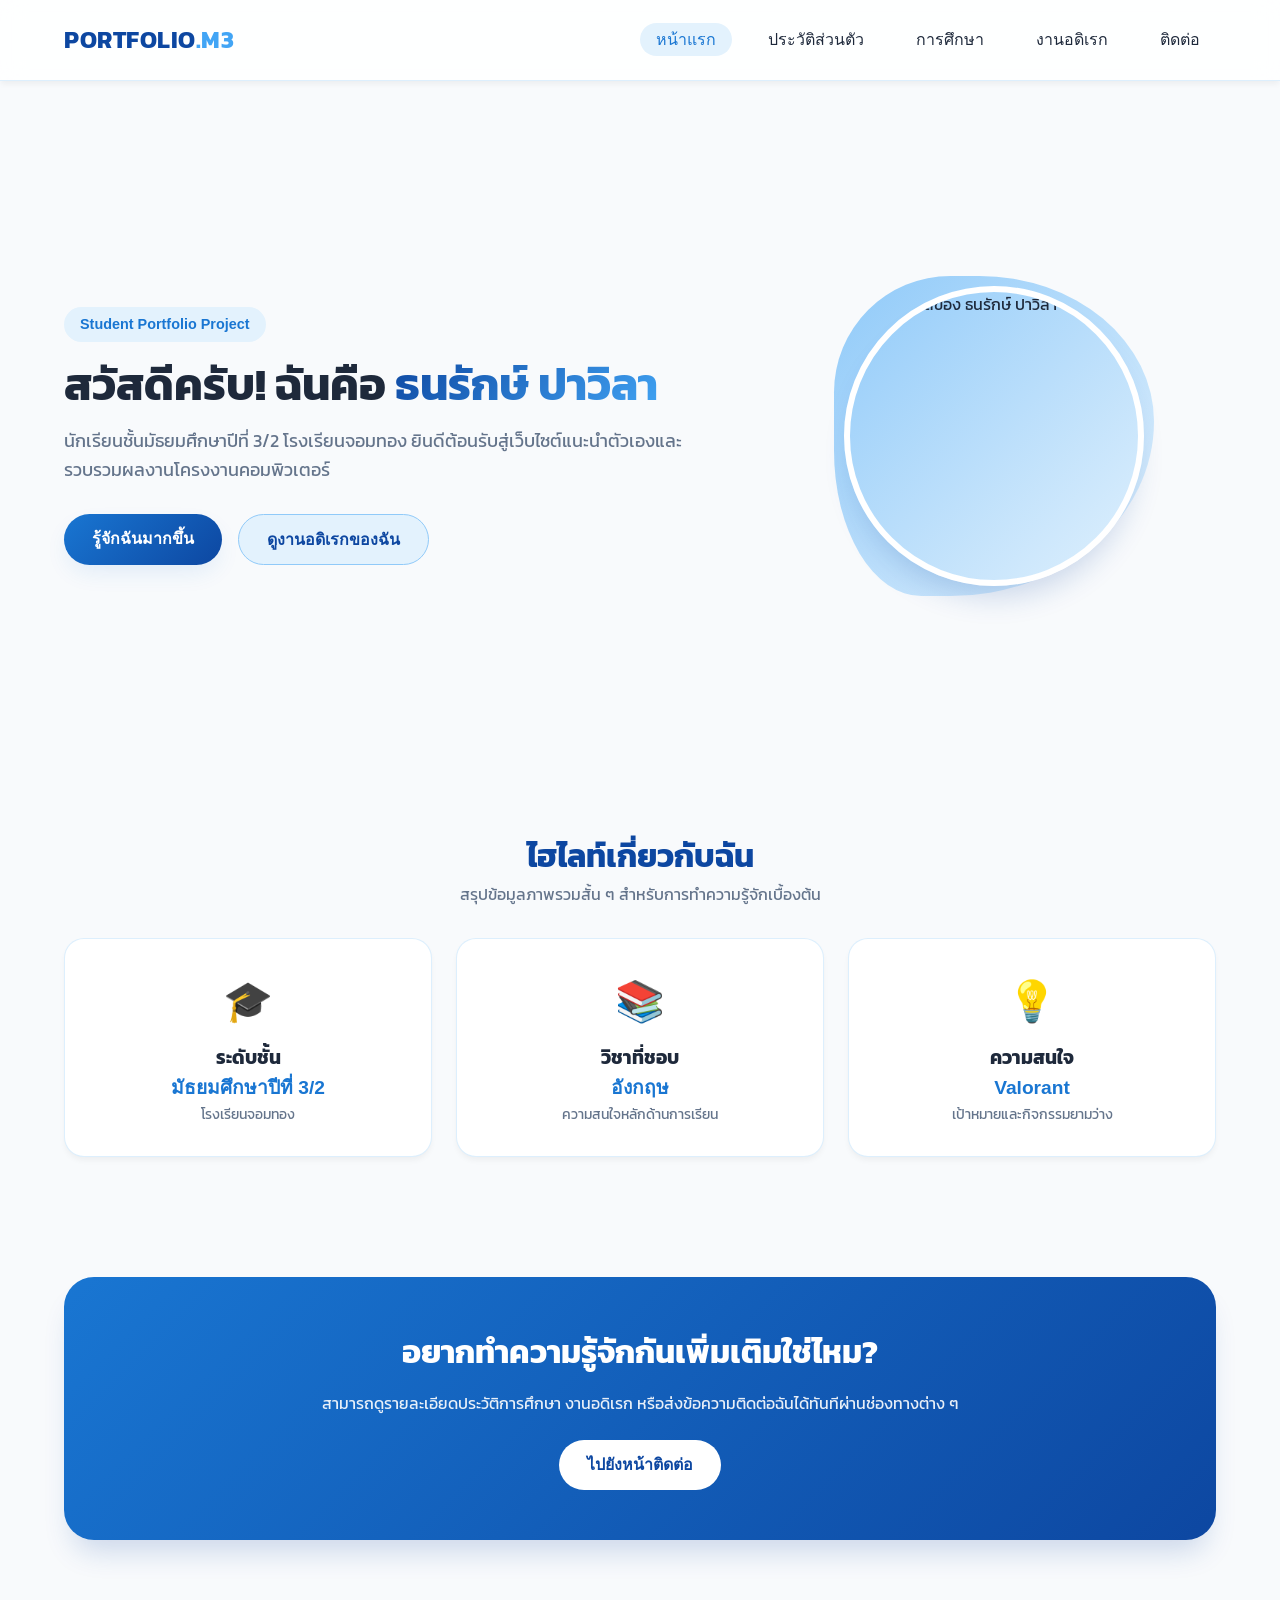
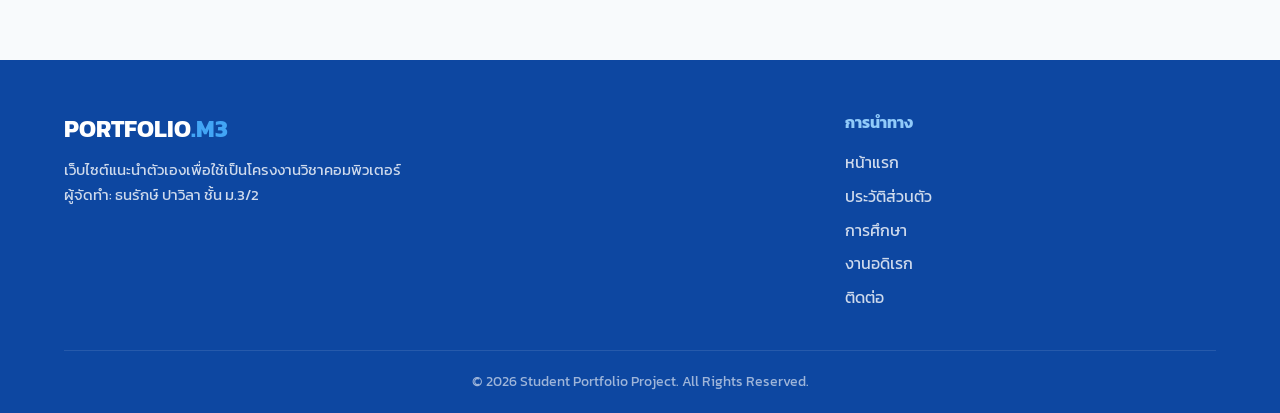
==== commit f0259f29: "Update index.html" ====
--- a/index.html
+++ b/index.html
@@ -31,7 +31,7 @@
         <section class="hero-section">
             <div class="hero-content">
                 <span class="badge">Student Portfolio Project</span>
-                <h1 class="hero-title">สวัสดีครับ/ค่ะ! ฉันคือ <span class="highlight-text">ธนรักษ์ ปาวิลา</span></h1>
+                <h1 class="hero-title">สวัสดีครับ! ฉันคือ <span class="highlight-text">ธนรักษ์ ปาวิลา</span></h1>
                 <p class="hero-subtitle">นักเรียนชั้นมัธยมศึกษาปีที่ 3/2 โรงเรียนจอมทอง ยินดีต้อนรับสู่เว็บไซต์แนะนำตัวเองและรวบรวมผลงานโครงงานคอมพิวเตอร์</p>
                 <div class="hero-buttons">
                     <a href="profile.html" class="btn btn-primary">รู้จักฉันมากขึ้น</a>
@@ -40,7 +40,8 @@
             </div>
             <div class="hero-image-wrapper">
                 <div class="blob-bg"></div>
-                <img src="https://placehold.co/400x400/1976D2/FFFFFF?text=My+Profile" alt="รูปโปรไฟล์ของฉัน" class="hero-img">
+                <!-- อัปเดตที่นี่: เปลี่ยน src ให้เชื่อมกับรูปภาพ hero.jpg -->
+                <img src="hero.jpg" alt="รูปโปรไฟล์ของ ธนรักษ์ ปาวิลา" class="hero-img">
             </div>
         </section>
 
@@ -54,19 +55,19 @@
                 <div class="card stat-card">
                     <div class="stat-icon">🎓</div>
                     <h3>ระดับชั้น</h3>
-                    <p class="stat-value">มัธยมศึกษาปีที่ 3</p>
+                    <p class="stat-value">มัธยมศึกษาปีที่ 3/2</p>
                     <p class="stat-desc">โรงเรียนจอมทอง</p>
                 </div>
                 <div class="card stat-card">
                     <div class="stat-icon">📚</div>
                     <h3>วิชาที่ชอบ</h3>
-                    <p class="stat-value">อังกฤต</p>
+                    <p class="stat-value">อังกฤษ</p>
                     <p class="stat-desc">ความสนใจหลักด้านการเรียน</p>
                 </div>
                 <div class="card stat-card">
                     <div class="stat-icon">💡</div>
                     <h3>ความสนใจ</h3>
-                    <p class="stat-value">valorant</p>
+                    <p class="stat-value">Valorant</p>
                     <p class="stat-desc">เป้าหมายและกิจกรรมยามว่าง</p>
                 </div>
             </div>
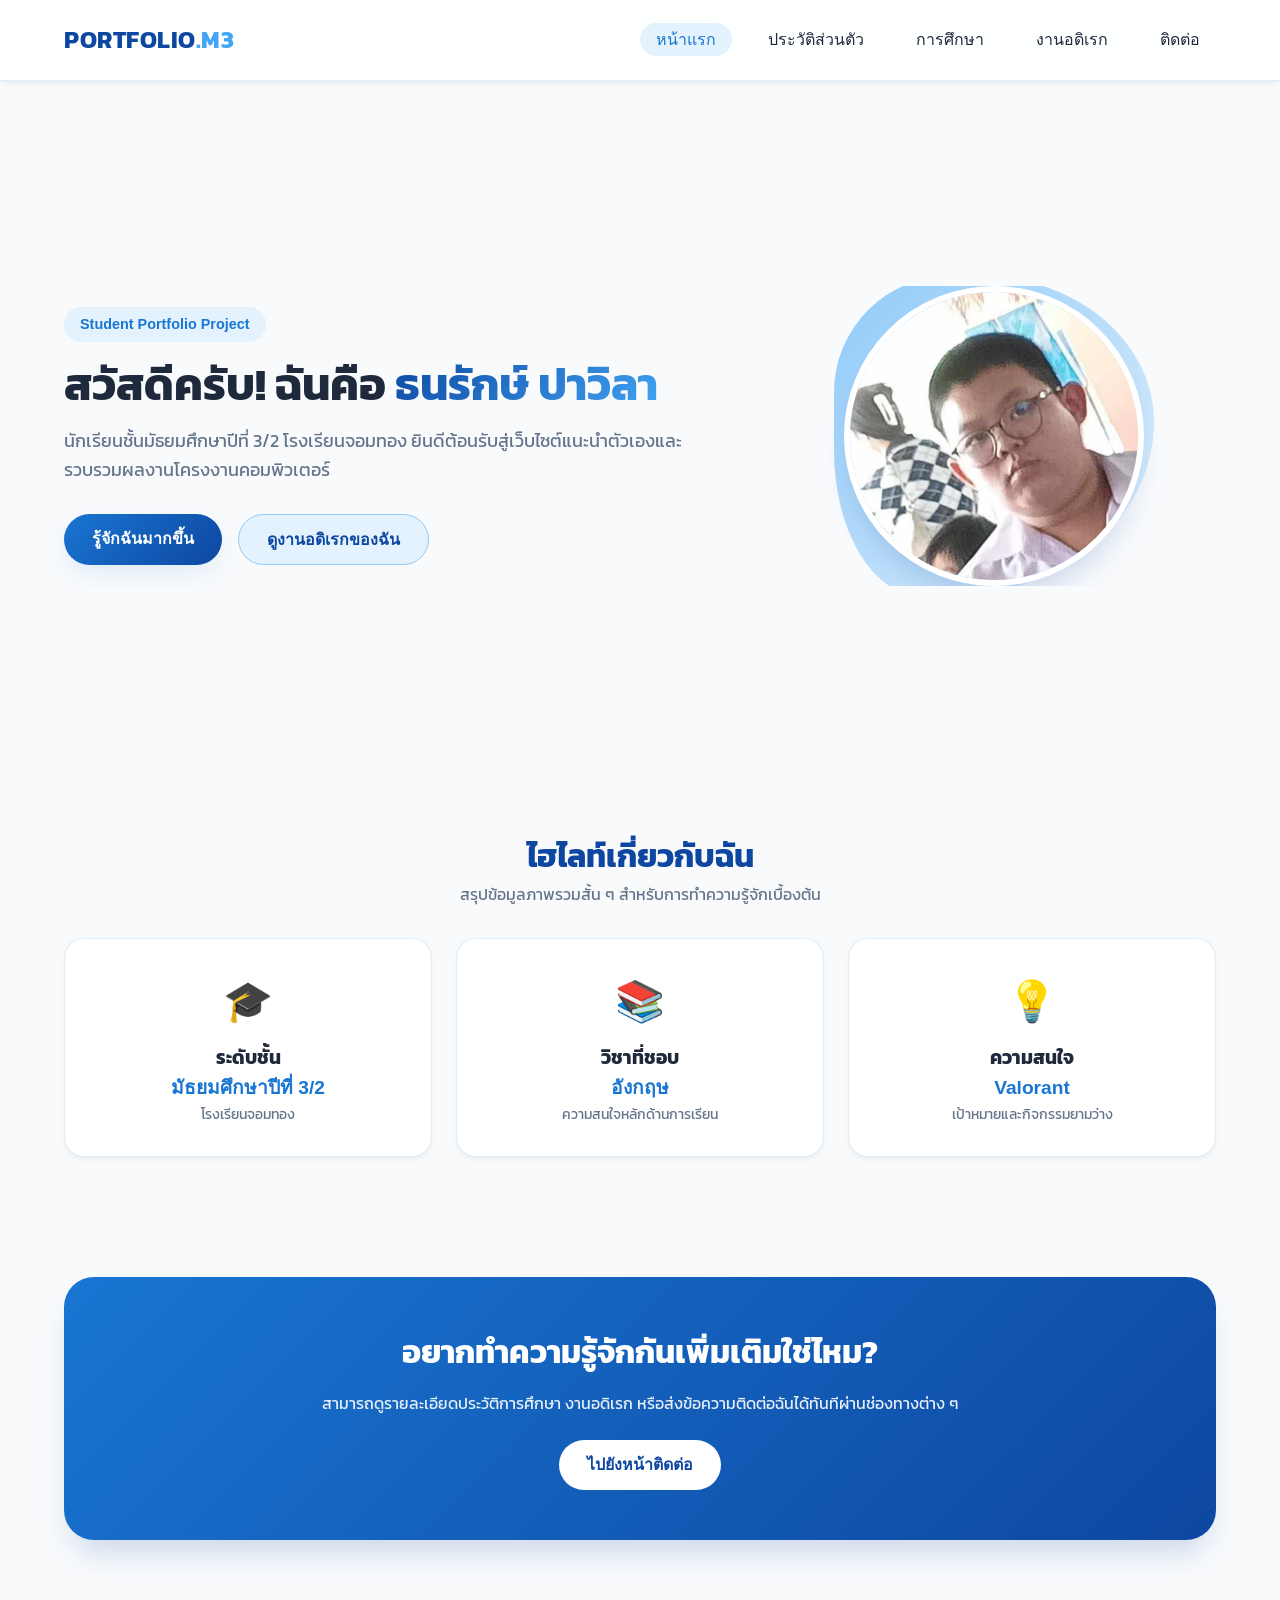
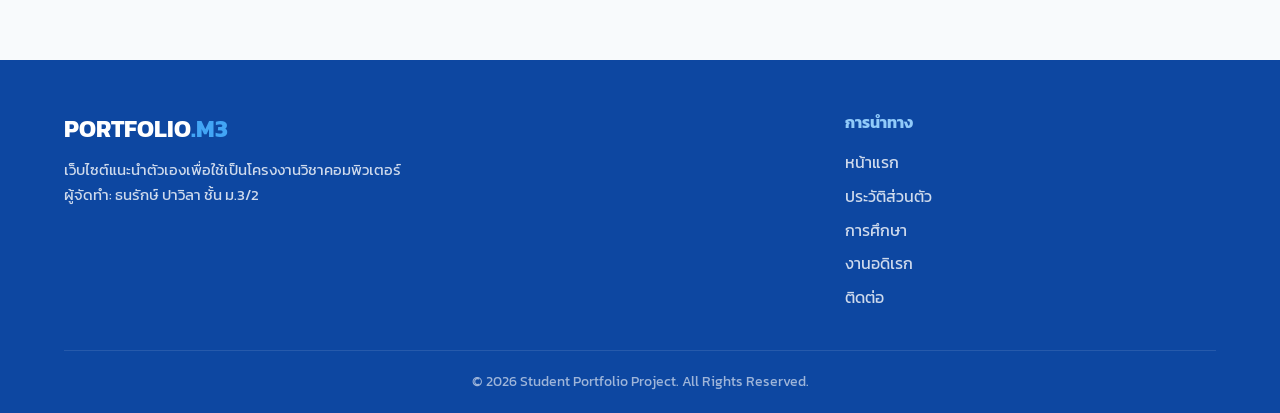
==== commit bce69699: "Update index.html" ====
--- a/index.html
+++ b/index.html
@@ -41,7 +41,7 @@
             <div class="hero-image-wrapper">
                 <div class="blob-bg"></div>
                 <!-- อัปเดตที่นี่: เปลี่ยน src ให้เชื่อมกับรูปภาพ hero.jpg -->
-                <img src="hero.jpg" alt="รูปโปรไฟล์ของ ธนรักษ์ ปาวิลา" class="hero-img">
+                <img src="download.jpg" alt="รูปโปรไฟล์ของ ธนรักษ์ ปาวิลา" class="hero-img">
             </div>
         </section>
 
--- a/style.css
+++ b/style.css
@@ -19,9 +19,7 @@
     --transition: all 0.3s cubic-bezier(0.4, 0, 0.2, 1);
 }
 
-/* ==========================================================================
-   Reset & Base Styles
-   ========================================================================== */
+/* Base Reset */
 * {
     margin: 0;
     padding: 0;
@@ -45,9 +43,6 @@
     list-style: none;
 }
 
-/* ==========================================================================
-   Layout Containers & Utilities
-   ========================================================================== */
 .container {
     width: 90%;
     max-width: 1200px;
@@ -94,9 +89,7 @@
     color: var(--text-muted);
 }
 
-/* ==========================================================================
-   Card Component Styles
-   ========================================================================== */
+/* Card Design */
 .card {
     background: var(--white);
     border-radius: var(--radius-md);
@@ -112,9 +105,7 @@
     border-color: var(--primary-light);
 }
 
-/* ==========================================================================
-   Navigation Bar Styles (Glassmorphism & Sticky)
-   ========================================================================== */
+/* Navigation Bar */
 .navbar-container {
     position: sticky;
     top: 0;
@@ -165,9 +156,7 @@
     color: var(--primary);
 }
 
-/* ==========================================================================
-   Buttons
-   ========================================================================== */
+/* Buttons */
 .btn {
     display: inline-block;
     padding: 12px 28px;
@@ -215,9 +204,7 @@
     width: 100%;
 }
 
-/* ==========================================================================
-   Hero Section (Index Page)
-   ========================================================================== */
+/* Hero Section */
 .hero-section {
     width: 90%;
     max-width: 1200px;
@@ -269,6 +256,7 @@
     display: flex;
     justify-content: center;
     align-items: center;
+    overflow: hidden;
 }
 
 .blob-bg {
@@ -281,16 +269,20 @@
     animation: morphing 8s ease-in-out infinite;
 }
 
+/* แก้ไขส่วนนี้เพื่อป้องกันข้อความ Alt ทะลุและบีบรูปให้เข้าทรงวงกลมสมบูรณ์ */
 .hero-img {
     width: 300px;
     height: 300px;
     object-fit: cover;
+    background-color: var(--bg-light);
     border-radius: 50%;
     border: 6px solid var(--white);
     box-shadow: var(--shadow-lg);
     position: relative;
     z-index: 2;
     transition: var(--transition);
+    overflow: hidden;
+    font-size: 0; /* ซ่อนข้อความ alt ล้นออกมาเมื่อรูปยังไม่มา */
 }
 
 .hero-img:hover {
@@ -344,9 +336,7 @@
     opacity: 0.9;
 }
 
-/* ==========================================================================
-   Profile Page Styles
-   ========================================================================== */
+/* Profile Page Styles */
 .profile-layout {
     display: grid;
     grid-template-columns: 0.8fr 1.2fr;
@@ -362,9 +352,12 @@
     height: 220px;
     border-radius: 50%;
     object-fit: cover;
+    background-color: var(--bg-light);
     border: 4px solid var(--primary-light);
     margin-bottom: 20px;
     box-shadow: var(--shadow-md);
+    overflow: hidden;
+    font-size: 0;
 }
 
 .profile-tag {
@@ -420,211 +413,7 @@
     padding-bottom: 8px;
 }
 
-/* ==========================================================================
-   Education Page Styles (Timeline & Table)
-   ========================================================================== */
-.timeline-wrapper {
-    position: relative;
-    max-width: 800px;
-    margin: 0 auto;
-    padding: 20px 0;
-}
-
-.timeline-wrapper::before {
-    content: '';
-    position: absolute;
-    left: 20px;
-    top: 0;
-    width: 4px;
-    height: 100%;
-    background: var(--accent);
-    border-radius: 2px;
-}
-
-.timeline-item {
-    position: relative;
-    padding-left: 60px;
-    margin-bottom: 30px;
-}
-
-.timeline-dot {
-    position: absolute;
-    left: 11px;
-    top: 20px;
-    width: 22px;
-    height: 22px;
-    border-radius: 50%;
-    background: var(--primary);
-    border: 4px solid var(--white);
-    box-shadow: 0 0 0 3px var(--accent);
-}
-
-.timeline-date {
-    font-size: 0.85rem;
-    font-weight: 600;
-    color: var(--primary);
-    text-transform: uppercase;
-}
-
-.timeline-content h3 {
-    color: var(--primary-dark);
-    margin: 4px 0;
-}
-
-.timeline-content h4 {
-    color: var(--text-muted);
-    font-weight: 400;
-    margin-bottom: 10px;
-}
-
-/* Styled Table */
-.table-container {
-    overflow-x: auto;
-    padding: 0;
-}
-
-.styled-table {
-    width: 100%;
-    border-collapse: collapse;
-    font-size: 1rem;
-    text-align: left;
-}
-
-.styled-table thead tr {
-    background-color: var(--primary);
-    color: var(--white);
-}
-
-.styled-table th, .styled-table td {
-    padding: 16px 20px;
-}
-
-.styled-table tbody tr {
-    border-bottom: 1px solid rgba(144, 202, 249, 0.2);
-}
-
-.styled-table tbody tr:nth-of-type(even) {
-    background-color: rgba(227, 242, 253, 0.3);
-}
-
-.styled-table tbody tr:hover {
-    background-color: var(--bg-light);
-}
-
-/* ==========================================================================
-   Hobby Page Styles
-   ========================================================================== */
-.hobby-card {
-    text-align: center;
-    position: relative;
-    overflow: hidden;
-}
-
-.hobby-icon {
-    font-size: 3rem;
-    margin-bottom: 15px;
-    display: inline-block;
-    transition: var(--transition);
-}
-
-.hobby-card:hover .hobby-icon {
-    transform: scale(1.2) rotate(5deg);
-}
-
-.hobby-card h3 {
-    color: var(--primary-dark);
-    margin-bottom: 10px;
-}
-
-.hobby-card p {
-    color: var(--text-muted);
-    font-size: 0.95rem;
-}
-
-/* ==========================================================================
-   Contact Page Styles
-   ========================================================================== */
-.contact-layout {
-    display: grid;
-    grid-template-columns: 1fr 1.2fr;
-    gap: 30px;
-}
-
-.contact-cards {
-    display: flex;
-    flex-direction: column;
-    gap: 20px;
-}
-
-.contact-card {
-    display: flex;
-    align-items: center;
-    gap: 20px;
-}
-
-.contact-icon {
-    font-size: 2rem;
-    width: 60px;
-    height: 60px;
-    background: var(--bg-light);
-    display: flex;
-    justify-content: center;
-    align-items: center;
-    border-radius: 50%;
-    color: var(--primary);
-}
-
-.contact-info h3 {
-    font-size: 1.1rem;
-    color: var(--primary-dark);
-}
-
-.contact-info p {
-    color: var(--text-muted);
-}
-
-.contact-form-card h3 {
-    color: var(--primary-dark);
-    margin-bottom: 20px;
-}
-
-.contact-form {
-    display: flex;
-    flex-direction: column;
-    gap: 16px;
-}
-
-.form-group {
-    display: flex;
-    flex-direction: column;
-    gap: 6px;
-}
-
-.form-group label {
-    font-size: 0.9rem;
-    font-weight: 500;
-}
-
-.form-group input, 
-.form-group textarea {
-    padding: 12px 16px;
-    border-radius: var(--radius-sm);
-    border: 1px solid var(--accent);
-    font-family: inherit;
-    font-size: 0.95rem;
-    outline: none;
-    transition: var(--transition);
-}
-
-.form-group input:focus, 
-.form-group textarea:focus {
-    border-color: var(--primary);
-    box-shadow: 0 0 0 3px rgba(25, 118, 210, 0.2);
-}
-
-/* ==========================================================================
-   Footer Styles
-   ========================================================================== */
+/* Footer */
 .footer {
     background: var(--primary-dark);
     color: var(--white);
@@ -683,9 +472,7 @@
     opacity: 0.6;
 }
 
-/* ==========================================================================
-   Responsive Design (Media Queries)
-   ========================================================================== */
+/* Responsive Design */
 @media (max-width: 992px) {
     .hero-section {
         grid-template-columns: 1fr;
@@ -701,7 +488,7 @@
         grid-template-columns: repeat(2, 1fr);
     }
 
-    .profile-layout, .contact-layout {
+    .profile-layout {
         grid-template-columns: 1fr;
     }
 }
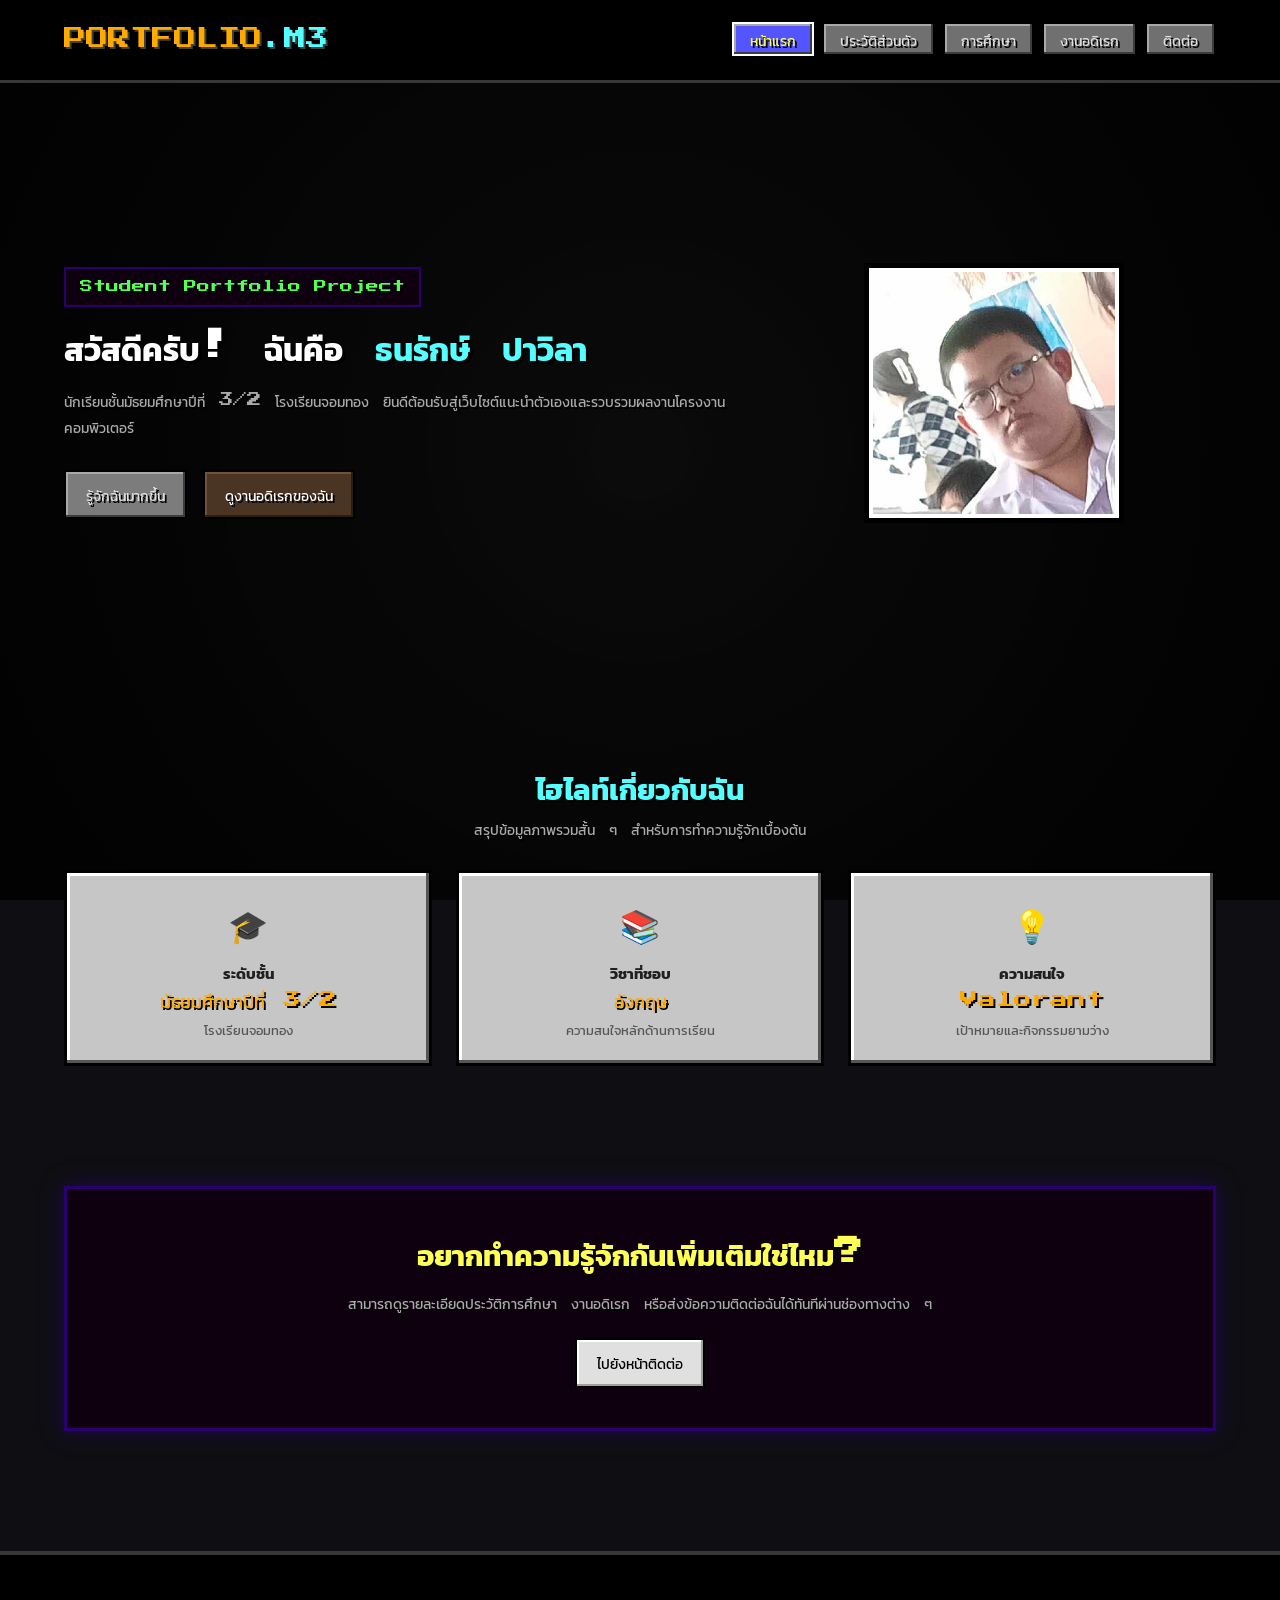
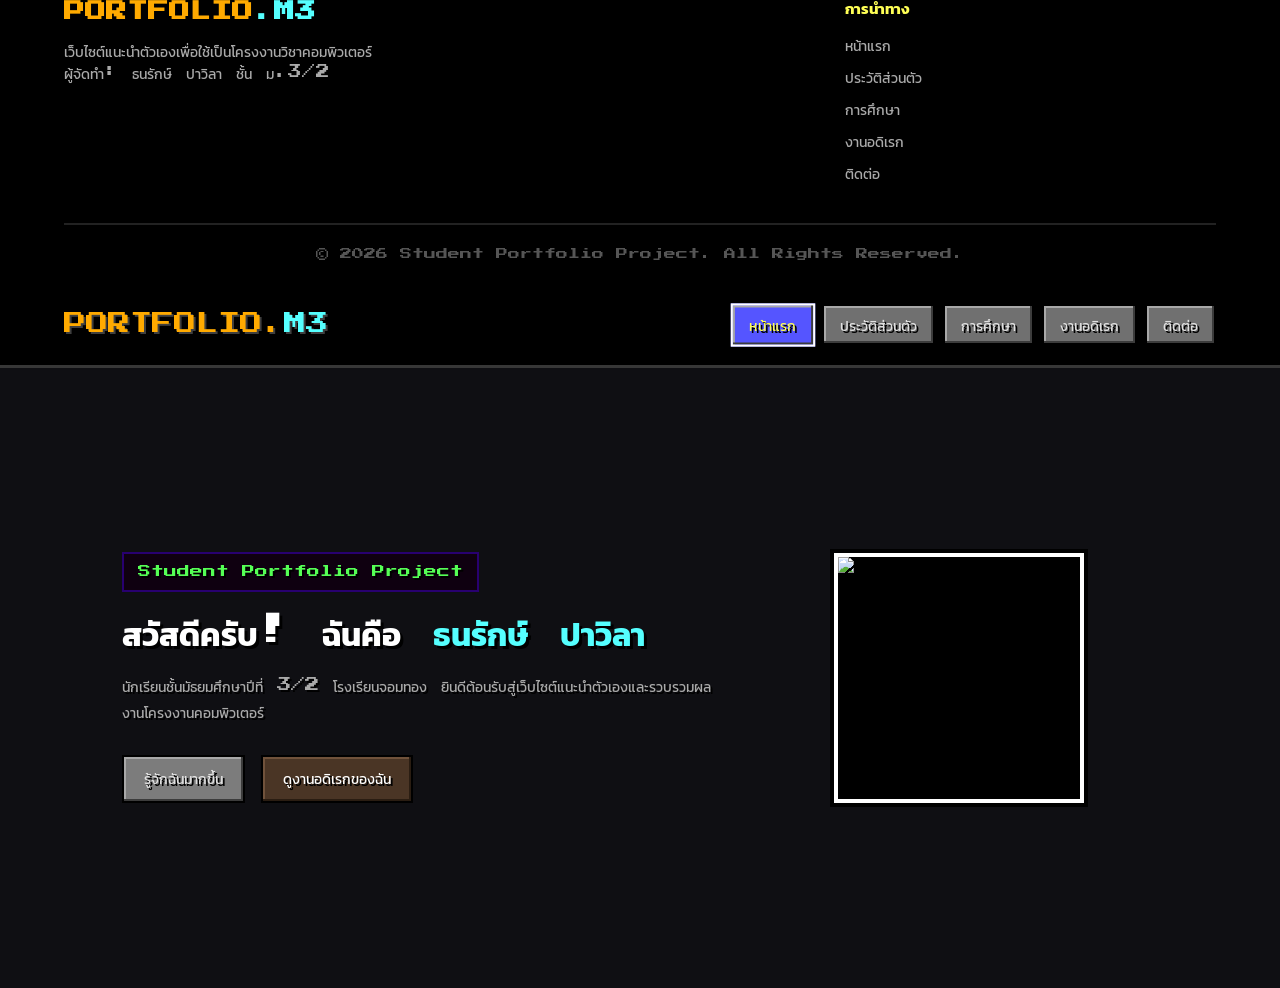
==== commit cb9c5c94: "Update index.html" ====
--- a/index.html
+++ b/index.html
@@ -109,3 +109,337 @@
 
 </body>
 </html>
+<!DOCTYPE html>
+<html lang="th">
+<head>
+    <meta charset="UTF-8">
+    <meta name="viewport" content="width=device-width, initial-scale=1.0">
+    <title>Portfolio - Minecraft Theme</title>
+    <!-- Import Minecraft & Pixel Fonts -->
+    <link rel="stylesheet" href="https://fonts.googleapis.com/css2?family=Kanit:wght@400;600;700&family=Press+Start+2P&display=swap">
+    
+    <style>
+        /* ==========================================================================
+           Minecraft Modern In-Game GUI (v1.20+) - Full Video Background Edition
+           ========================================================================== */
+        :root {
+            --mc-gui-bg: #C6C6C6;
+            --mc-gui-dark-bg: #101010;
+            --mc-btn-bg: #7C7C7C;
+            --mc-btn-hover: #5555FF;
+            --mc-tooltip-bg: rgba(16, 0, 16, 0.95);
+            --mc-tooltip-border: #280070;
+            --mc-text-shadow: 2px 2px 0px #000000;
+            --mc-text-yellow: #FFFF55;
+            --mc-text-aqua: #55FFFF;
+            --mc-text-green: #55FF55;
+            --mc-text-gold: #FFAA00;
+        }
+
+        /* Base Reset */
+        * {
+            margin: 0;
+            padding: 0;
+            box-sizing: border-box;
+            image-rendering: pixelated;
+        }
+
+        body {
+            font-family: 'Press Start 2P', 'Kanit', sans-serif;
+            position: relative;
+            background-color: #0F0F13;
+            color: #FFFFFF;
+            line-height: 1.6;
+            overflow-x: hidden;
+            font-size: 13px;
+            min-height: 100vh;
+        }
+
+        /* --------------------------------------------------------------------------
+           YouTube Live Video Background System
+           -------------------------------------------------------------------------- */
+        .video-background {
+            position: fixed;
+            top: 50%;
+            left: 50%;
+            width: 100vw;
+            height: 100vh;
+            transform: translate(-50%, -50%);
+            z-index: -2;
+            overflow: hidden;
+            pointer-events: none;
+        }
+
+        .video-background iframe {
+            width: 100vw;
+            height: 56.25vw;
+            min-height: 100vh;
+            min-width: 177.77vh;
+            position: absolute;
+            top: 50%;
+            left: 50%;
+            transform: translate(-50%, -50%) scale(1.15);
+            filter: blur(5px) brightness(0.45) contrast(1.1);
+        }
+
+        .mc-overlay {
+            position: fixed;
+            top: 0;
+            left: 0;
+            width: 100vw;
+            height: 100vh;
+            z-index: -1;
+            background-color: rgba(16, 16, 16, 0.65);
+            background-image: radial-gradient(circle at center, rgba(0, 0, 0, 0.2) 0%, rgba(0, 0, 0, 0.85) 100%);
+            pointer-events: none;
+        }
+
+        a { text-decoration: none; color: inherit; }
+        ul { list-style: none; }
+
+        .container {
+            width: 90%;
+            max-width: 1200px;
+            margin: 0 auto;
+        }
+
+        .section-padding { padding: 60px 0; }
+        .grid-3 { display: grid; grid-template-columns: repeat(3, 1fr); gap: 24px; }
+
+        /* --------------------------------------------------------------------------
+           Navbar UI
+           -------------------------------------------------------------------------- */
+        .navbar-container {
+            position: sticky;
+            top: 0;
+            z-index: 1000;
+            background: #000000;
+            border-bottom: 3px solid #373737;
+            padding: 10px 0;
+        }
+
+        .navbar {
+            display: flex;
+            justify-content: space-between;
+            align-items: center;
+            height: 60px;
+            width: 90%;
+            max-width: 1200px;
+            margin: 0 auto;
+        }
+
+        .logo {
+            font-size: 1.4rem;
+            color: var(--mc-text-gold);
+            text-shadow: 2px 2px 0px #3F3F3F;
+        }
+
+        .logo span { color: var(--mc-text-aqua); }
+        .nav-links { display: flex; gap: 8px; }
+
+        .nav-links a {
+            font-size: 0.85rem;
+            padding: 8px 16px;
+            background: #707070;
+            color: #E0E0E0;
+            border: 2px solid #000;
+            box-shadow: inset -2px -2px 0px #3C3C3C, inset 2px 2px 0px #A8A8A8;
+            text-shadow: var(--mc-text-shadow);
+        }
+
+        .nav-links a:hover, 
+        .nav-links a.active {
+            background: var(--mc-btn-hover);
+            color: var(--mc-text-yellow);
+            border-color: #FFFFFF;
+        }
+
+        .nav-links a:active {
+            transform: translateY(2px);
+            box-shadow: inset 2px 2px 0px #3C3C3C, inset -2px -2px 0px #A8A8A8;
+        }
+
+        /* --------------------------------------------------------------------------
+           Buttons & Cards
+           -------------------------------------------------------------------------- */
+        .btn {
+            display: inline-block;
+            padding: 12px 20px;
+            font-family: inherit;
+            font-size: 0.85rem;
+            cursor: pointer;
+            border: 2px solid #000000;
+            text-align: center;
+            user-select: none;
+            transition: transform 0.05s ease;
+        }
+
+        .btn-primary {
+            background: var(--mc-btn-bg);
+            color: #E0E0E0;
+            text-shadow: var(--mc-text-shadow);
+            box-shadow: inset -2px -2px 0px #3C3C3C, inset 2px 2px 0px #A8A8A8;
+        }
+
+        .btn-primary:hover {
+            background: var(--mc-btn-hover);
+            color: var(--mc-text-yellow);
+            border-color: #FFFFFF;
+        }
+
+        .btn:active {
+            transform: translateY(3px);
+            box-shadow: inset 2px 2px 0px #000000, inset -2px -2px 0px #555555 !important;
+        }
+
+        .btn-secondary {
+            background: #4A3525;
+            color: #FFFFFF;
+            text-shadow: var(--mc-text-shadow);
+            box-shadow: inset -2px -2px 0px #2A1D12, inset 2px 2px 0px #70523B;
+        }
+
+        .btn-secondary:hover {
+            background: #55FF55;
+            color: #000000;
+            border-color: #FFFFFF;
+        }
+
+        .card {
+            background: var(--mc-gui-bg);
+            color: #202020;
+            padding: 24px;
+            border: 3px solid #000000;
+            box-shadow: inset -3px -3px 0px #555555, inset 3px 3px 0px #FFFFFF;
+            transition: transform 0.15s ease;
+        }
+
+        .card:hover {
+            transform: translateY(-6px);
+            box-shadow: inset -3px -3px 0px #3F3F3F, inset 3px 3px 0px #FFFFFF, 0 0 0 3px var(--mc-text-yellow);
+        }
+
+        /* --------------------------------------------------------------------------
+           Hero Section
+           -------------------------------------------------------------------------- */
+        .hero-section {
+            width: 90%;
+            max-width: 1200px;
+            margin: 40px auto;
+            display: grid;
+            grid-template-columns: 1.2fr 0.8fr;
+            align-items: center;
+            gap: 40px;
+            min-height: 60vh;
+        }
+
+        .badge {
+            display: inline-block;
+            padding: 8px 14px;
+            background: var(--mc-tooltip-bg);
+            color: var(--mc-text-green);
+            border: 2px solid var(--mc-tooltip-border);
+            box-shadow: inset 0 0 0 1px #100010;
+            font-size: 0.8rem;
+            margin-bottom: 16px;
+            text-shadow: var(--mc-text-shadow);
+        }
+
+        .hero-title {
+            font-size: 2rem;
+            line-height: 1.4;
+            margin-bottom: 20px;
+            color: #FFFFFF;
+            text-shadow: 3px 3px 0px #000;
+            animation: mcTitleGlow 3s ease-in-out infinite alternate;
+        }
+
+        .highlight-text { color: var(--mc-text-aqua); text-shadow: 3px 3px 0px #000; }
+        .hero-subtitle { font-size: 0.9rem; color: #AAAAAA; margin-bottom: 30px; text-shadow: var(--mc-text-shadow); }
+        .hero-buttons { display: flex; gap: 16px; }
+        .hero-image-wrapper { position: relative; display: flex; justify-content: center; align-items: center; }
+
+        .hero-img {
+            width: 250px;
+            height: 250px;
+            object-fit: cover;
+            background-color: #000;
+            border: 4px solid #FFFFFF;
+            box-shadow: 0 0 0 4px #000000;
+            position: relative;
+            z-index: 2;
+            animation: mcItemFloat 3s ease-in-out infinite;
+        }
+
+        .hero-img:hover {
+            border-color: var(--mc-text-yellow);
+            box-shadow: 0 0 15px var(--mc-text-yellow);
+        }
+
+        /* Keyframe Animations */
+        @keyframes mcItemFloat {
+            0%, 100% { transform: translateY(0px); }
+            50% { transform: translateY(-8px); }
+        }
+
+        @keyframes mcTitleGlow {
+            0% { text-shadow: 3px 3px 0px #000, 0 0 5px rgba(255, 170, 0, 0.2); }
+            100% { text-shadow: 3px 3px 0px #000, 0 0 15px rgba(255, 255, 85, 0.8); }
+        }
+
+        /* Responsive */
+        @media (max-width: 992px) {
+            .hero-section { grid-template-columns: 1fr; text-align: center; }
+            .hero-buttons { justify-content: center; }
+        }
+    </style>
+</head>
+<body>
+
+    <!-- 1. YouTube Live Background -->
+    <div class="video-background">
+        <iframe 
+            src="https://www.youtube-nocookie.com/embed/videoseries?list=PL2230681B4CD8A800&autoplay=1&mute=1&controls=0&loop=1&background=1" 
+            frameborder="0" 
+            allow="autoplay; encrypted-media">
+        </iframe>
+    </div>
+
+    <!-- 2. Dark Vignette Overlay -->
+    <div class="mc-overlay"></div>
+
+    <!-- 3. Navigation Bar -->
+    <div class="navbar-container">
+        <nav class="navbar">
+            <div class="logo">PORTFOLIO.<span>M3</span></div>
+            <div class="nav-links">
+                <a href="#" class="active">หน้าแรก</a>
+                <a href="#">ประวัติส่วนตัว</a>
+                <a href="#">การศึกษา</a>
+                <a href="#">งานอดิเรก</a>
+                <a href="#">ติดต่อ</a>
+            </div>
+        </nav>
+    </div>
+
+    <!-- 4. Main Content -->
+    <main class="container">
+        <section class="hero-section">
+            <div class="hero-content">
+                <span class="badge">Student Portfolio Project</span>
+                <h1 class="hero-title">สวัสดีครับ! ฉันคือ <span class="highlight-text">ธนรักษ์ ปาวิลา</span></h1>
+                <p class="hero-subtitle">นักเรียนชั้นมัธยมศึกษาปีที่ 3/2 โรงเรียนจอมทอง ยินดีต้อนรับสู่เว็บไซต์แนะนำตัวเองและรวบรวมผลงานโครงงานคอมพิวเตอร์</p>
+                <div class="hero-buttons">
+                    <button class="btn btn-primary">รู้จักฉันมากขึ้น</button>
+                    <button class="btn btn-secondary">ดูงานอดิเรกของฉัน</button>
+                </div>
+            </div>
+            <div class="hero-image-wrapper">
+                <!-- ใส่รูปโปรไฟล์ของคุณตรงนี้ -->
+                <img src="https://via.placeholder.com/250" alt="Profile Image" class="hero-img">
+            </div>
+        </section>
+    </main>
+
+</body>
+</html>
--- a/style.css
+++ b/style.css
@@ -1,22 +1,20 @@
 /* ==========================================================================
-   CSS Variables & Design System Settings
+   Minecraft Modern In-Game GUI (v1.20+) - Animated Edition
    ========================================================================== */
+@import url('https://fonts.googleapis.com/css2?family=Kanit:wght@400;600;700&family=Press+Start+2P&display=swap');
+
 :root {
-    --primary-dark: #0D47A1;
-    --primary: #1976D2;
-    --primary-light: #42A5F5;
-    --accent: #90CAF9;
-    --bg-light: #E3F2FD;
-    --white: #FFFFFF;
-    --text-dark: #1E293B;
-    --text-muted: #64748B;
-    --shadow-sm: 0 4px 6px -1px rgba(0, 0, 0, 0.05);
-    --shadow-md: 0 10px 25px -5px rgba(25, 118, 210, 0.12);
-    --shadow-lg: 0 20px 30px -10px rgba(13, 71, 161, 0.2);
-    --radius-sm: 12px;
-    --radius-md: 20px;
-    --radius-lg: 30px;
-    --transition: all 0.3s cubic-bezier(0.4, 0, 0.2, 1);
+    --mc-gui-bg: #C6C6C6;
+    --mc-gui-dark-bg: #101010;
+    --mc-btn-bg: #7C7C7C;
+    --mc-btn-hover: #5555FF;
+    --mc-tooltip-bg: rgba(16, 0, 16, 0.95);
+    --mc-tooltip-border: #280070;
+    --mc-text-shadow: 2px 2px 0px #000000;
+    --mc-text-yellow: #FFFF55;
+    --mc-text-aqua: #55FFFF;
+    --mc-text-green: #55FF55;
+    --mc-text-gold: #FFAA00;
 }
 
 /* Base Reset */
@@ -24,14 +22,49 @@
     margin: 0;
     padding: 0;
     box-sizing: border-box;
-}
-
+    image-rendering: pixelated;
+}
+
+/* --------------------------------------------------------------------------
+   Background System & Live Panorama Animation
+   -------------------------------------------------------------------------- */
 body {
-    font-family: 'Kanit', sans-serif;
-    background-color: #F8FAFC;
-    color: var(--text-dark);
+    font-family: 'Press Start 2P', 'Kanit', sans-serif;
+    position: relative;
+    background-color: #0F0F13 !important;
+    color: #FFFFFF;
     line-height: 1.6;
     overflow-x: hidden;
+    font-size: 13px;
+    min-height: 100vh;
+}
+
+/* ฉากหลังหมุนวนช้าๆ แบบ Panorama หน้าเมนูหลัก */
+body::before {
+    content: '';
+    position: fixed;
+    top: -10%;
+    left: -10%;
+    width: 130vw;
+    height: 130vh;
+    z-index: -2;
+    background: url('https://images.unsplash.com/photo-1627856013091-fed6e4e30025?q=80&w=1920&auto=format&fit=crop') center/cover repeat-x !important;
+    filter: blur(6px) brightness(0.45);
+    animation: mcPanoramaMove 60s linear infinite;
+}
+
+/* ฟิล์มมืดและ Vignette ครอบหน้าจอ */
+body::after {
+    content: '';
+    position: fixed;
+    top: 0;
+    left: 0;
+    width: 100vw;
+    height: 100vh;
+    z-index: -1;
+    background-color: rgba(16, 16, 16, 0.65) !important;
+    background-image: radial-gradient(circle at center, rgba(0, 0, 0, 0.2) 0%, rgba(0, 0, 0, 0.85) 100%) !important;
+    pointer-events: none;
 }
 
 a {
@@ -59,20 +92,26 @@
     gap: 24px;
 }
 
+/* --------------------------------------------------------------------------
+   Typography & Animated Titles
+   -------------------------------------------------------------------------- */
 .page-title {
     text-align: center;
     margin-bottom: 40px;
 }
 
 .page-title h1 {
-    font-size: 2.5rem;
-    color: var(--primary-dark);
-    font-weight: 700;
+    font-size: 2.2rem;
+    color: var(--mc-text-gold);
+    text-shadow: 3px 3px 0px #000;
+    animation: mcTitleGlow 3s ease-in-out infinite alternate;
 }
 
 .page-title p {
-    color: var(--text-muted);
-    font-size: 1.1rem;
+    color: #AAAAAA;
+    font-size: 1rem;
+    margin-top: 10px;
+    text-shadow: var(--mc-text-shadow);
 }
 
 .section-header {
@@ -81,169 +120,214 @@
 }
 
 .section-header h2 {
-    font-size: 2rem;
-    color: var(--primary-dark);
+    font-size: 1.8rem;
+    color: var(--mc-text-aqua);
+    text-shadow: 2px 2px 0px #000;
 }
 
 .section-header p {
-    color: var(--text-muted);
-}
-
-/* Card Design */
+    color: #AAAAAA;
+    font-size: 0.9rem;
+    margin-top: 8px;
+    text-shadow: var(--mc-text-shadow);
+}
+
+/* --------------------------------------------------------------------------
+   Animated Containers & Cards
+   -------------------------------------------------------------------------- */
 .card {
-    background: var(--white);
-    border-radius: var(--radius-md);
-    padding: 30px;
-    border: 1px solid rgba(144, 202, 249, 0.3);
-    box-shadow: var(--shadow-sm);
-    transition: var(--transition);
+    background: var(--mc-gui-bg);
+    color: #202020;
+    padding: 24px;
+    border: 3px solid #000000;
+    box-shadow: 
+        inset -3px -3px 0px #555555, 
+        inset 3px 3px 0px #FFFFFF;
+    transition: transform 0.15s ease, box-shadow 0.15s ease;
 }
 
 .card:hover {
-    transform: translateY(-8px);
-    box-shadow: var(--shadow-md);
-    border-color: var(--primary-light);
-}
-
-/* Navigation Bar */
+    transform: translateY(-6px);
+    box-shadow: 
+        inset -3px -3px 0px #3F3F3F, 
+        inset 3px 3px 0px #FFFFFF,
+        0 0 0 3px var(--mc-text-yellow);
+}
+
+/* --------------------------------------------------------------------------
+   Navigation Bar
+   -------------------------------------------------------------------------- */
 .navbar-container {
     position: sticky;
     top: 0;
     z-index: 1000;
-    background: rgba(255, 255, 255, 0.85);
-    backdrop-filter: blur(12px);
-    border-bottom: 1px solid rgba(144, 202, 249, 0.3);
-    box-shadow: var(--shadow-sm);
+    background: #000000;
+    border-bottom: 3px solid #373737;
+    padding: 10px 0;
 }
 
 .navbar {
     display: flex;
     justify-content: space-between;
     align-items: center;
-    height: 80px;
+    height: 60px;
     width: 90%;
     max-width: 1200px;
     margin: 0 auto;
 }
 
 .logo {
-    font-size: 1.5rem;
-    font-weight: 700;
-    color: var(--primary-dark);
-    letter-spacing: 0.5px;
+    font-size: 1.4rem;
+    color: var(--mc-text-gold);
+    text-shadow: 2px 2px 0px #3F3F3F;
 }
 
 .logo span {
-    color: var(--primary-light);
+    color: var(--mc-text-aqua);
 }
 
 .nav-links {
     display: flex;
-    gap: 20px;
+    gap: 8px;
 }
 
 .nav-links a {
-    font-weight: 500;
+    font-size: 0.85rem;
     padding: 8px 16px;
-    border-radius: 20px;
-    transition: var(--transition);
-    color: var(--text-dark);
+    background: #707070;
+    color: #E0E0E0;
+    border: 2px solid #000;
+    box-shadow: inset -2px -2px 0px #3C3C3C, inset 2px 2px 0px #A8A8A8;
+    text-shadow: var(--mc-text-shadow);
+    transition: all 0.1s step-end;
 }
 
 .nav-links a:hover, 
 .nav-links a.active {
-    background: var(--bg-light);
-    color: var(--primary);
-}
-
-/* Buttons */
+    background: var(--mc-btn-hover);
+    color: var(--mc-text-yellow);
+    border-color: #FFFFFF;
+    transform: scale(1.03);
+}
+
+.nav-links a:active {
+    transform: translateY(2px);
+    box-shadow: inset 2px 2px 0px #3C3C3C, inset -2px -2px 0px #A8A8A8;
+}
+
+/* --------------------------------------------------------------------------
+   Minecraft Interactive Buttons
+   -------------------------------------------------------------------------- */
 .btn {
     display: inline-block;
-    padding: 12px 28px;
-    border-radius: 30px;
-    font-weight: 600;
-    transition: var(--transition);
+    padding: 12px 20px;
+    font-family: inherit;
+    font-size: 0.9rem;
     cursor: pointer;
-    border: none;
+    border: 2px solid #000000;
     text-align: center;
+    user-select: none;
+    position: relative;
+    transition: transform 0.05s ease;
 }
 
 .btn-primary {
-    background: linear-gradient(135deg, var(--primary), var(--primary-dark));
-    color: var(--white);
-    box-shadow: var(--shadow-md);
+    background: var(--mc-btn-bg);
+    color: #E0E0E0;
+    text-shadow: var(--mc-text-shadow);
+    box-shadow: inset -2px -2px 0px #3C3C3C, inset 2px 2px 0px #A8A8A8;
 }
 
 .btn-primary:hover {
-    transform: translateY(-2px);
-    box-shadow: var(--shadow-lg);
-    opacity: 0.95;
+    background: var(--mc-btn-hover);
+    color: var(--mc-text-yellow);
+    border-color: #FFFFFF;
+    box-shadow: inset -2px -2px 0px #2A2A80, inset 2px 2px 0px #A0A0FF;
+}
+
+/* เอฟเฟกต์ปุ่มจมลงเมื่อถูกกดคลิก */
+.btn:active {
+    transform: translateY(3px);
+    box-shadow: inset 2px 2px 0px #000000, inset -2px -2px 0px #555555 !important;
 }
 
 .btn-secondary {
-    background: var(--bg-light);
-    color: var(--primary-dark);
-    border: 1px solid var(--accent);
+    background: #4A3525;
+    color: #FFFFFF;
+    text-shadow: var(--mc-text-shadow);
+    box-shadow: inset -2px -2px 0px #2A1D12, inset 2px 2px 0px #70523B;
 }
 
 .btn-secondary:hover {
-    background: var(--accent);
-    color: var(--primary-dark);
+    background: #55FF55;
+    color: #000000;
+    text-shadow: none;
+    border-color: #FFFFFF;
 }
 
 .btn-light {
-    background: var(--white);
-    color: var(--primary-dark);
+    background: #E0E0E0;
+    color: #000000;
+    box-shadow: inset -2px -2px 0px #A0A0A0, inset 2px 2px 0px #FFFFFF;
 }
 
 .btn-light:hover {
-    background: var(--bg-light);
+    background: #FFFFFF;
+    border-color: var(--mc-text-gold);
 }
 
 .full-width {
     width: 100%;
 }
 
-/* Hero Section */
+/* --------------------------------------------------------------------------
+   Hero Section & Floating Animations
+   -------------------------------------------------------------------------- */
 .hero-section {
     width: 90%;
     max-width: 1200px;
-    margin: 40px auto 20px auto;
+    margin: 40px auto;
     display: grid;
     grid-template-columns: 1.2fr 0.8fr;
     align-items: center;
     gap: 40px;
-    min-height: 70vh;
+    min-height: 60vh;
 }
 
 .badge {
     display: inline-block;
-    padding: 6px 16px;
-    background: var(--bg-light);
-    color: var(--primary);
-    border-radius: 20px;
-    font-size: 0.9rem;
-    font-weight: 600;
+    padding: 8px 14px;
+    background: var(--mc-tooltip-bg);
+    color: var(--mc-text-green);
+    border: 2px solid var(--mc-tooltip-border);
+    box-shadow: inset 0 0 0 1px #100010;
+    font-size: 0.8rem;
     margin-bottom: 16px;
+    text-shadow: var(--mc-text-shadow);
+    animation: mcItemPulse 2s infinite alternate;
 }
 
 .hero-title {
-    font-size: 2.8rem;
-    line-height: 1.2;
-    margin-bottom: 16px;
-    color: var(--text-dark);
+    font-size: 2.2rem;
+    line-height: 1.4;
+    margin-bottom: 20px;
+    color: #FFFFFF;
+    text-shadow: 3px 3px 0px #000;
 }
 
 .highlight-text {
-    background: linear-gradient(135deg, var(--primary-dark), var(--primary-light));
-    -webkit-background-clip: text;
-    -webkit-text-fill-color: transparent;
+    color: var(--mc-text-aqua);
+    background: none;
+    -webkit-text-fill-color: initial;
+    text-shadow: 3px 3px 0px #000;
 }
 
 .hero-subtitle {
-    font-size: 1.1rem;
-    color: var(--text-muted);
+    font-size: 0.95rem;
+    color: #AAAAAA;
     margin-bottom: 30px;
+    line-height: 1.8;
+    text-shadow: var(--mc-text-shadow);
 }
 
 .hero-buttons {
@@ -256,87 +340,89 @@
     display: flex;
     justify-content: center;
     align-items: center;
-    overflow: hidden;
 }
 
 .blob-bg {
     position: absolute;
-    width: 320px;
-    height: 320px;
-    background: linear-gradient(135deg, var(--accent), var(--bg-light));
-    border-radius: 40% 60% 70% 30% / 40% 50% 60% 50%;
+    width: 260px;
+    height: 260px;
+    background: #2A1D12;
+    border: 3px solid #000;
     z-index: 1;
-    animation: morphing 8s ease-in-out infinite;
-}
-
-/* แก้ไขส่วนนี้เพื่อป้องกันข้อความ Alt ทะลุและบีบรูปให้เข้าทรงวงกลมสมบูรณ์ */
+}
+
+/* อนิเมชันรูปโปรไฟล์ลอยขึ้น-ลงแบบไอเทมตกบนพื้น */
 .hero-img {
-    width: 300px;
-    height: 300px;
+    width: 250px;
+    height: 250px;
     object-fit: cover;
-    background-color: var(--bg-light);
-    border-radius: 50%;
-    border: 6px solid var(--white);
-    box-shadow: var(--shadow-lg);
+    background-color: #000;
+    border: 4px solid #FFFFFF;
+    box-shadow: 0 0 0 4px #000000;
     position: relative;
     z-index: 2;
-    transition: var(--transition);
-    overflow: hidden;
-    font-size: 0; /* ซ่อนข้อความ alt ล้นออกมาเมื่อรูปยังไม่มา */
+    font-size: 0;
+    animation: mcItemFloat 3s ease-in-out infinite;
 }
 
 .hero-img:hover {
-    transform: scale(1.03);
-}
-
-@keyframes morphing {
-    0% { border-radius: 40% 60% 70% 30% / 40% 50% 60% 50%; }
-    50% { border-radius: 60% 40% 30% 70% / 60% 30% 70% 40%; }
-    100% { border-radius: 40% 60% 70% 30% / 40% 50% 60% 50%; }
-}
-
-/* Stat Cards */
+    border-color: var(--mc-text-yellow);
+    box-shadow: 0 0 15px var(--mc-text-yellow);
+}
+
+/* --------------------------------------------------------------------------
+   Stats & CTA Animations
+   -------------------------------------------------------------------------- */
 .stat-card {
     text-align: center;
 }
 
 .stat-icon {
-    font-size: 2.5rem;
-    margin-bottom: 10px;
-}
-
-.stat-value {
-    font-size: 1.2rem;
-    font-weight: 600;
-    color: var(--primary);
-}
-
-.stat-desc {
-    color: var(--text-muted);
-    font-size: 0.9rem;
-}
-
-/* CTA Card */
-.cta-card {
-    background: linear-gradient(135deg, var(--primary), var(--primary-dark));
-    color: var(--white);
-    padding: 50px;
-    border-radius: var(--radius-lg);
-    text-align: center;
-    box-shadow: var(--shadow-lg);
-}
-
-.cta-card h2 {
     font-size: 2rem;
     margin-bottom: 12px;
+    display: inline-block;
+    animation: mcItemFloat 2.5s ease-in-out infinite;
+}
+
+.stat-value {
+    font-size: 1.1rem;
+    color: var(--mc-text-gold);
+    text-shadow: var(--mc-text-shadow);
+}
+
+.stat-desc {
+    color: #555555;
+    font-size: 0.8rem;
+    margin-top: 6px;
+}
+
+.cta-card {
+    background: var(--mc-tooltip-bg);
+    color: #FFFFFF;
+    padding: 40px;
+    border: 3px solid var(--mc-tooltip-border);
+    box-shadow: inset 0 0 0 2px #100010, 0 0 20px rgba(40, 0, 112, 0.6);
+    text-align: center;
+    animation: mcCardGlow 4s ease-in-out infinite alternate;
+}
+
+.cta-card h2 {
+    font-size: 1.8rem;
+    margin-bottom: 16px;
+    color: var(--mc-text-yellow);
+    text-shadow: 2px 2px 0px #000;
 }
 
 .cta-card p {
     margin-bottom: 24px;
-    opacity: 0.9;
-}
-
-/* Profile Page Styles */
+    font-size: 0.9rem;
+    color: #AAAAAA;
+    text-shadow: var(--mc-text-shadow);
+}
+
+/* --------------------------------------------------------------------------
+   Profile Section
+   -------------------------------------------------------------------------- */
 .profile-layout {
     display: grid;
     grid-template-columns: 0.8fr 1.2fr;
@@ -348,33 +434,33 @@
 }
 
 .profile-avatar {
-    width: 220px;
-    height: 220px;
-    border-radius: 50%;
+    width: 180px;
+    height: 180px;
+    border-radius: 0;
     object-fit: cover;
-    background-color: var(--bg-light);
-    border: 4px solid var(--primary-light);
+    background-color: #000;
+    border: 4px solid #FFFFFF;
+    box-shadow: 0 0 0 4px #000000;
     margin-bottom: 20px;
-    box-shadow: var(--shadow-md);
-    overflow: hidden;
     font-size: 0;
+    animation: mcItemFloat 3.2s ease-in-out infinite;
 }
 
 .profile-tag {
     display: inline-block;
-    padding: 4px 12px;
-    background: var(--bg-light);
-    color: var(--primary-dark);
-    border-radius: 12px;
-    font-size: 0.9rem;
+    padding: 6px 12px;
+    background: #000000;
+    color: var(--mc-text-green);
+    border: 2px solid #555555;
+    font-size: 0.8rem;
     margin: 8px 0;
 }
 
 .profile-quote {
-    font-style: italic;
-    color: var(--text-muted);
+    font-style: normal;
+    color: #555555;
     margin-top: 15px;
-    font-size: 0.95rem;
+    font-size: 0.85rem;
 }
 
 .profile-details {
@@ -393,32 +479,37 @@
 .info-item {
     display: flex;
     flex-direction: column;
+    gap: 4px;
 }
 
 .info-item .label {
-    font-size: 0.85rem;
-    color: var(--text-muted);
+    font-size: 0.75rem;
+    color: #666666;
 }
 
 .info-item .value {
-    font-weight: 500;
-    font-size: 1.05rem;
-    color: var(--text-dark);
+    font-size: 0.9rem;
+    color: #000000;
+    font-weight: bold;
 }
 
 .bio-box h3, .info-box h3 {
-    color: var(--primary-dark);
-    margin-bottom: 10px;
-    border-bottom: 2px solid var(--bg-light);
+    color: #000000;
+    margin-bottom: 12px;
+    border-bottom: 3px solid #555555;
     padding-bottom: 8px;
-}
-
-/* Footer */
+    font-size: 1.1rem;
+}
+
+/* --------------------------------------------------------------------------
+   Footer Section
+   -------------------------------------------------------------------------- */
 .footer {
-    background: var(--primary-dark);
-    color: var(--white);
-    padding-top: 50px;
+    background: #000000;
+    color: #FFFFFF;
+    padding-top: 40px;
     margin-top: 60px;
+    border-top: 4px solid #373737;
 }
 
 .footer-grid {
@@ -426,53 +517,95 @@
     grid-template-columns: 2fr 1fr;
     gap: 40px;
     padding-bottom: 40px;
-    border-bottom: 1px solid rgba(255, 255, 255, 0.1);
+    border-bottom: 2px solid #222222;
 }
 
 .footer-info h3 {
-    font-size: 1.5rem;
-    margin-bottom: 10px;
+    font-size: 1.3rem;
+    margin-bottom: 12px;
+    color: var(--mc-text-gold);
+    text-shadow: var(--mc-text-shadow);
 }
 
 .footer-info h3 span {
-    color: var(--primary-light);
+    color: var(--mc-text-aqua);
 }
 
 .footer-info p {
-    opacity: 0.8;
-    font-size: 0.95rem;
+    font-size: 0.85rem;
+    color: #AAAAAA;
+    text-shadow: var(--mc-text-shadow);
 }
 
 .footer-links h4 {
     margin-bottom: 15px;
-    color: var(--accent);
+    color: var(--mc-text-yellow);
+    font-size: 0.95rem;
+    text-shadow: var(--mc-text-shadow);
 }
 
 .footer-links ul {
     display: flex;
     flex-direction: column;
-    gap: 8px;
+    gap: 10px;
 }
 
 .footer-links a {
-    opacity: 0.8;
-    transition: var(--transition);
+    color: #AAAAAA;
+    font-size: 0.85rem;
+    text-shadow: var(--mc-text-shadow);
+    transition: color 0.15s ease;
 }
 
 .footer-links a:hover {
-    opacity: 1;
-    color: var(--accent);
-    padding-left: 4px;
+    color: var(--mc-text-yellow);
+    text-decoration: underline;
 }
 
 .footer-bottom {
     text-align: center;
     padding: 20px 0;
-    font-size: 0.85rem;
-    opacity: 0.6;
-}
-
-/* Responsive Design */
+    font-size: 0.75rem;
+    color: #555555;
+}
+
+/* --------------------------------------------------------------------------
+   KEYFRAME ANIMATIONS
+   -------------------------------------------------------------------------- */
+
+/* 1. ฉากหลังพานอรามาหมุนวน */
+@keyframes mcPanoramaMove {
+    0% { background-position: 0px 0; }
+    100% { background-position: 1920px 0; }
+}
+
+/* 2. ไอเทมลอยขึ้น-ลงแบบในเกม */
+@keyframes mcItemFloat {
+    0%, 100% { transform: translateY(0px); }
+    50% { transform: translateY(-8px); }
+}
+
+/* 3. แสงเรืองรอบการ์ด Tooltip */
+@keyframes mcCardGlow {
+    0% { box-shadow: inset 0 0 0 2px #100010, 0 0 10px rgba(40, 0, 112, 0.4); }
+    100% { box-shadow: inset 0 0 0 2px #100010, 0 0 25px rgba(85, 85, 255, 0.7); }
+}
+
+/* 4. ข้อความหัวเรื่องเปล่งออร่า */
+@keyframes mcTitleGlow {
+    0% { text-shadow: 3px 3px 0px #000, 0 0 5px rgba(255, 170, 0, 0.2); }
+    100% { text-shadow: 3px 3px 0px #000, 0 0 15px rgba(255, 255, 85, 0.8); }
+}
+
+/* 5. ป้าย Badge กระพริบเบาๆ */
+@keyframes mcItemPulse {
+    0% { border-color: #280070; }
+    100% { border-color: #5555FF; }
+}
+
+/* --------------------------------------------------------------------------
+   Responsive Design
+   -------------------------------------------------------------------------- */
 @media (max-width: 992px) {
     .hero-section {
         grid-template-columns: 1fr;
@@ -497,23 +630,23 @@
     .navbar {
         flex-direction: column;
         height: auto;
-        padding: 15px 0;
+        padding: 10px 0;
         gap: 12px;
     }
 
     .nav-links {
-        gap: 8px;
+        gap: 6px;
         flex-wrap: wrap;
         justify-content: center;
     }
 
     .nav-links a {
-        padding: 6px 12px;
-        font-size: 0.9rem;
+        padding: 6px 10px;
+        font-size: 0.75rem;
     }
 
     .hero-title {
-        font-size: 2rem;
+        font-size: 1.6rem;
     }
 
     .grid-3 {
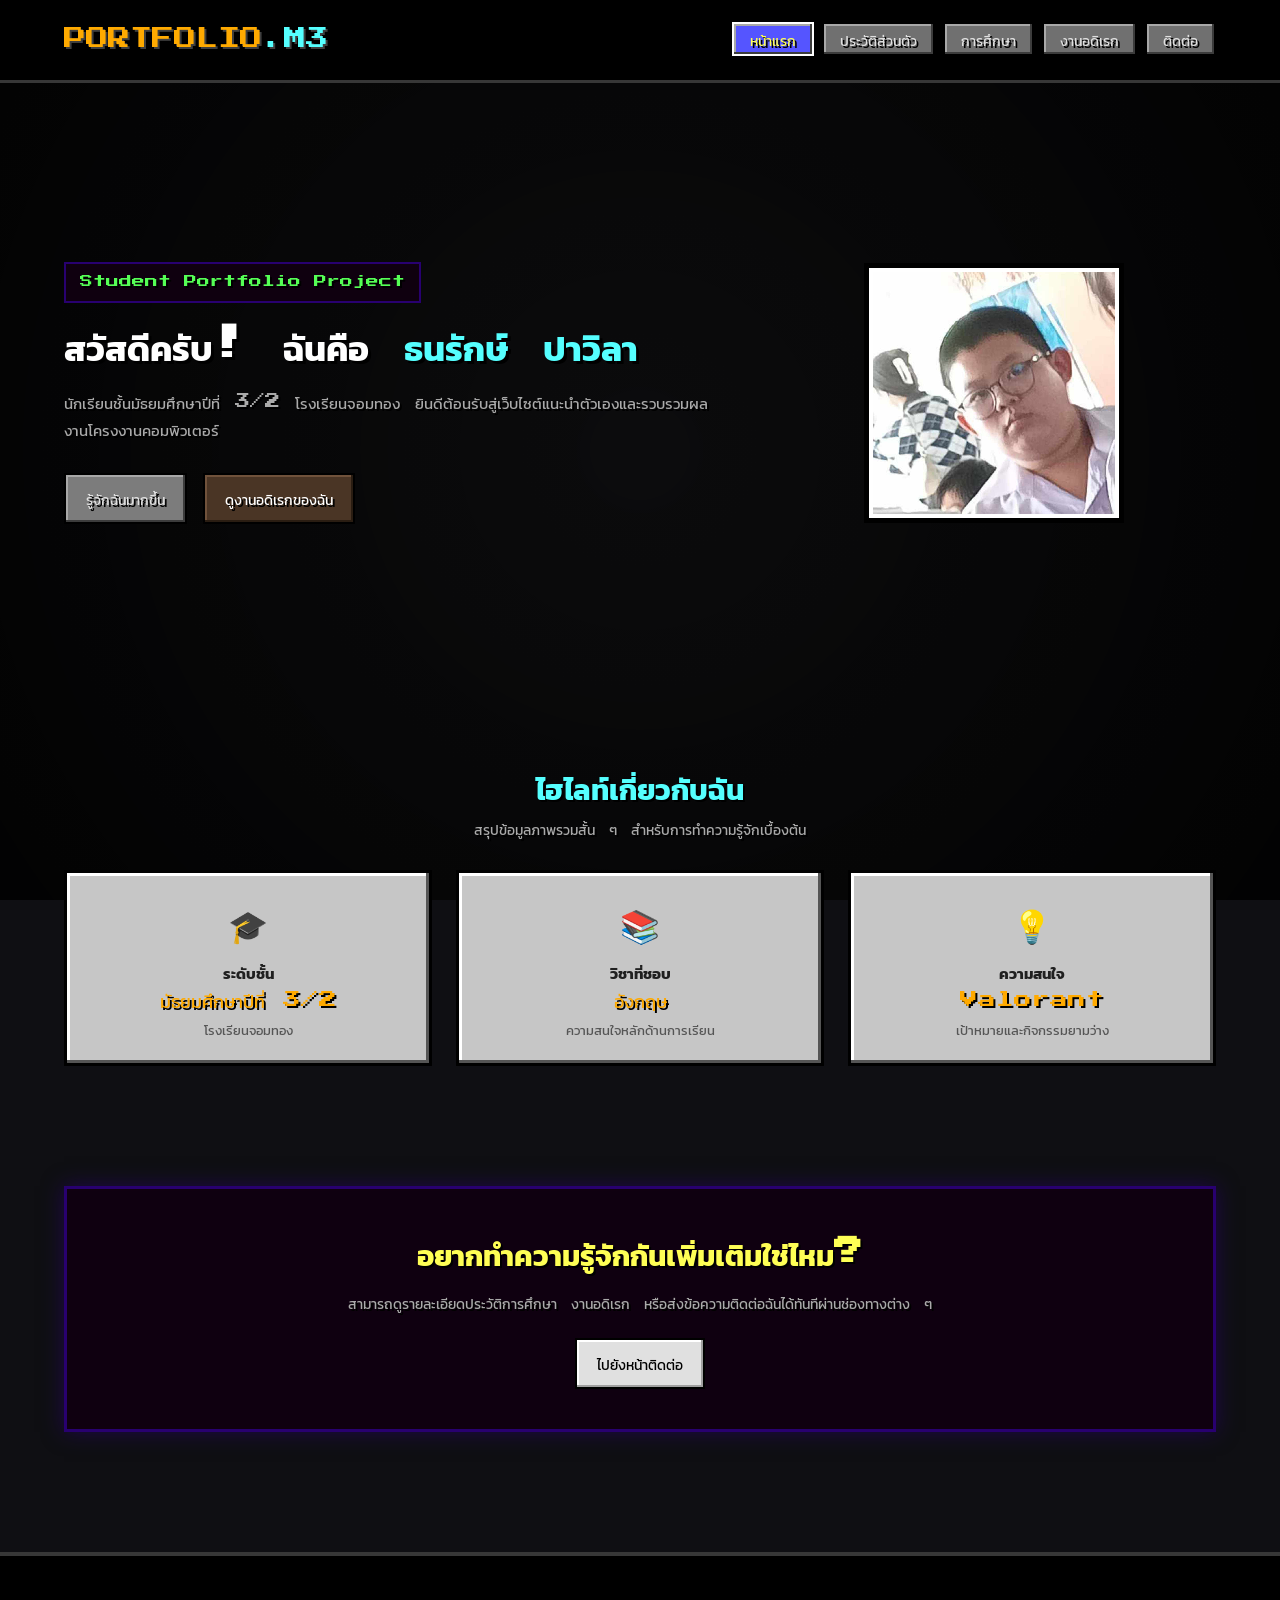
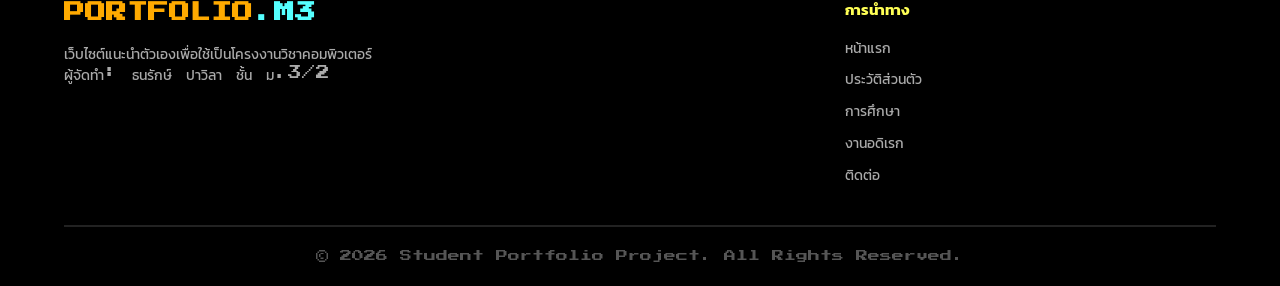
==== commit cf5d02bc: "Update index.html" ====
--- a/index.html
+++ b/index.html
@@ -109,337 +109,3 @@
 
 </body>
 </html>
-<!DOCTYPE html>
-<html lang="th">
-<head>
-    <meta charset="UTF-8">
-    <meta name="viewport" content="width=device-width, initial-scale=1.0">
-    <title>Portfolio - Minecraft Theme</title>
-    <!-- Import Minecraft & Pixel Fonts -->
-    <link rel="stylesheet" href="https://fonts.googleapis.com/css2?family=Kanit:wght@400;600;700&family=Press+Start+2P&display=swap">
-    
-    <style>
-        /* ==========================================================================
-           Minecraft Modern In-Game GUI (v1.20+) - Full Video Background Edition
-           ========================================================================== */
-        :root {
-            --mc-gui-bg: #C6C6C6;
-            --mc-gui-dark-bg: #101010;
-            --mc-btn-bg: #7C7C7C;
-            --mc-btn-hover: #5555FF;
-            --mc-tooltip-bg: rgba(16, 0, 16, 0.95);
-            --mc-tooltip-border: #280070;
-            --mc-text-shadow: 2px 2px 0px #000000;
-            --mc-text-yellow: #FFFF55;
-            --mc-text-aqua: #55FFFF;
-            --mc-text-green: #55FF55;
-            --mc-text-gold: #FFAA00;
-        }
-
-        /* Base Reset */
-        * {
-            margin: 0;
-            padding: 0;
-            box-sizing: border-box;
-            image-rendering: pixelated;
-        }
-
-        body {
-            font-family: 'Press Start 2P', 'Kanit', sans-serif;
-            position: relative;
-            background-color: #0F0F13;
-            color: #FFFFFF;
-            line-height: 1.6;
-            overflow-x: hidden;
-            font-size: 13px;
-            min-height: 100vh;
-        }
-
-        /* --------------------------------------------------------------------------
-           YouTube Live Video Background System
-           -------------------------------------------------------------------------- */
-        .video-background {
-            position: fixed;
-            top: 50%;
-            left: 50%;
-            width: 100vw;
-            height: 100vh;
-            transform: translate(-50%, -50%);
-            z-index: -2;
-            overflow: hidden;
-            pointer-events: none;
-        }
-
-        .video-background iframe {
-            width: 100vw;
-            height: 56.25vw;
-            min-height: 100vh;
-            min-width: 177.77vh;
-            position: absolute;
-            top: 50%;
-            left: 50%;
-            transform: translate(-50%, -50%) scale(1.15);
-            filter: blur(5px) brightness(0.45) contrast(1.1);
-        }
-
-        .mc-overlay {
-            position: fixed;
-            top: 0;
-            left: 0;
-            width: 100vw;
-            height: 100vh;
-            z-index: -1;
-            background-color: rgba(16, 16, 16, 0.65);
-            background-image: radial-gradient(circle at center, rgba(0, 0, 0, 0.2) 0%, rgba(0, 0, 0, 0.85) 100%);
-            pointer-events: none;
-        }
-
-        a { text-decoration: none; color: inherit; }
-        ul { list-style: none; }
-
-        .container {
-            width: 90%;
-            max-width: 1200px;
-            margin: 0 auto;
-        }
-
-        .section-padding { padding: 60px 0; }
-        .grid-3 { display: grid; grid-template-columns: repeat(3, 1fr); gap: 24px; }
-
-        /* --------------------------------------------------------------------------
-           Navbar UI
-           -------------------------------------------------------------------------- */
-        .navbar-container {
-            position: sticky;
-            top: 0;
-            z-index: 1000;
-            background: #000000;
-            border-bottom: 3px solid #373737;
-            padding: 10px 0;
-        }
-
-        .navbar {
-            display: flex;
-            justify-content: space-between;
-            align-items: center;
-            height: 60px;
-            width: 90%;
-            max-width: 1200px;
-            margin: 0 auto;
-        }
-
-        .logo {
-            font-size: 1.4rem;
-            color: var(--mc-text-gold);
-            text-shadow: 2px 2px 0px #3F3F3F;
-        }
-
-        .logo span { color: var(--mc-text-aqua); }
-        .nav-links { display: flex; gap: 8px; }
-
-        .nav-links a {
-            font-size: 0.85rem;
-            padding: 8px 16px;
-            background: #707070;
-            color: #E0E0E0;
-            border: 2px solid #000;
-            box-shadow: inset -2px -2px 0px #3C3C3C, inset 2px 2px 0px #A8A8A8;
-            text-shadow: var(--mc-text-shadow);
-        }
-
-        .nav-links a:hover, 
-        .nav-links a.active {
-            background: var(--mc-btn-hover);
-            color: var(--mc-text-yellow);
-            border-color: #FFFFFF;
-        }
-
-        .nav-links a:active {
-            transform: translateY(2px);
-            box-shadow: inset 2px 2px 0px #3C3C3C, inset -2px -2px 0px #A8A8A8;
-        }
-
-        /* --------------------------------------------------------------------------
-           Buttons & Cards
-           -------------------------------------------------------------------------- */
-        .btn {
-            display: inline-block;
-            padding: 12px 20px;
-            font-family: inherit;
-            font-size: 0.85rem;
-            cursor: pointer;
-            border: 2px solid #000000;
-            text-align: center;
-            user-select: none;
-            transition: transform 0.05s ease;
-        }
-
-        .btn-primary {
-            background: var(--mc-btn-bg);
-            color: #E0E0E0;
-            text-shadow: var(--mc-text-shadow);
-            box-shadow: inset -2px -2px 0px #3C3C3C, inset 2px 2px 0px #A8A8A8;
-        }
-
-        .btn-primary:hover {
-            background: var(--mc-btn-hover);
-            color: var(--mc-text-yellow);
-            border-color: #FFFFFF;
-        }
-
-        .btn:active {
-            transform: translateY(3px);
-            box-shadow: inset 2px 2px 0px #000000, inset -2px -2px 0px #555555 !important;
-        }
-
-        .btn-secondary {
-            background: #4A3525;
-            color: #FFFFFF;
-            text-shadow: var(--mc-text-shadow);
-            box-shadow: inset -2px -2px 0px #2A1D12, inset 2px 2px 0px #70523B;
-        }
-
-        .btn-secondary:hover {
-            background: #55FF55;
-            color: #000000;
-            border-color: #FFFFFF;
-        }
-
-        .card {
-            background: var(--mc-gui-bg);
-            color: #202020;
-            padding: 24px;
-            border: 3px solid #000000;
-            box-shadow: inset -3px -3px 0px #555555, inset 3px 3px 0px #FFFFFF;
-            transition: transform 0.15s ease;
-        }
-
-        .card:hover {
-            transform: translateY(-6px);
-            box-shadow: inset -3px -3px 0px #3F3F3F, inset 3px 3px 0px #FFFFFF, 0 0 0 3px var(--mc-text-yellow);
-        }
-
-        /* --------------------------------------------------------------------------
-           Hero Section
-           -------------------------------------------------------------------------- */
-        .hero-section {
-            width: 90%;
-            max-width: 1200px;
-            margin: 40px auto;
-            display: grid;
-            grid-template-columns: 1.2fr 0.8fr;
-            align-items: center;
-            gap: 40px;
-            min-height: 60vh;
-        }
-
-        .badge {
-            display: inline-block;
-            padding: 8px 14px;
-            background: var(--mc-tooltip-bg);
-            color: var(--mc-text-green);
-            border: 2px solid var(--mc-tooltip-border);
-            box-shadow: inset 0 0 0 1px #100010;
-            font-size: 0.8rem;
-            margin-bottom: 16px;
-            text-shadow: var(--mc-text-shadow);
-        }
-
-        .hero-title {
-            font-size: 2rem;
-            line-height: 1.4;
-            margin-bottom: 20px;
-            color: #FFFFFF;
-            text-shadow: 3px 3px 0px #000;
-            animation: mcTitleGlow 3s ease-in-out infinite alternate;
-        }
-
-        .highlight-text { color: var(--mc-text-aqua); text-shadow: 3px 3px 0px #000; }
-        .hero-subtitle { font-size: 0.9rem; color: #AAAAAA; margin-bottom: 30px; text-shadow: var(--mc-text-shadow); }
-        .hero-buttons { display: flex; gap: 16px; }
-        .hero-image-wrapper { position: relative; display: flex; justify-content: center; align-items: center; }
-
-        .hero-img {
-            width: 250px;
-            height: 250px;
-            object-fit: cover;
-            background-color: #000;
-            border: 4px solid #FFFFFF;
-            box-shadow: 0 0 0 4px #000000;
-            position: relative;
-            z-index: 2;
-            animation: mcItemFloat 3s ease-in-out infinite;
-        }
-
-        .hero-img:hover {
-            border-color: var(--mc-text-yellow);
-            box-shadow: 0 0 15px var(--mc-text-yellow);
-        }
-
-        /* Keyframe Animations */
-        @keyframes mcItemFloat {
-            0%, 100% { transform: translateY(0px); }
-            50% { transform: translateY(-8px); }
-        }
-
-        @keyframes mcTitleGlow {
-            0% { text-shadow: 3px 3px 0px #000, 0 0 5px rgba(255, 170, 0, 0.2); }
-            100% { text-shadow: 3px 3px 0px #000, 0 0 15px rgba(255, 255, 85, 0.8); }
-        }
-
-        /* Responsive */
-        @media (max-width: 992px) {
-            .hero-section { grid-template-columns: 1fr; text-align: center; }
-            .hero-buttons { justify-content: center; }
-        }
-    </style>
-</head>
-<body>
-
-    <!-- 1. YouTube Live Background -->
-    <div class="video-background">
-        <iframe 
-            src="https://www.youtube-nocookie.com/embed/videoseries?list=PL2230681B4CD8A800&autoplay=1&mute=1&controls=0&loop=1&background=1" 
-            frameborder="0" 
-            allow="autoplay; encrypted-media">
-        </iframe>
-    </div>
-
-    <!-- 2. Dark Vignette Overlay -->
-    <div class="mc-overlay"></div>
-
-    <!-- 3. Navigation Bar -->
-    <div class="navbar-container">
-        <nav class="navbar">
-            <div class="logo">PORTFOLIO.<span>M3</span></div>
-            <div class="nav-links">
-                <a href="#" class="active">หน้าแรก</a>
-                <a href="#">ประวัติส่วนตัว</a>
-                <a href="#">การศึกษา</a>
-                <a href="#">งานอดิเรก</a>
-                <a href="#">ติดต่อ</a>
-            </div>
-        </nav>
-    </div>
-
-    <!-- 4. Main Content -->
-    <main class="container">
-        <section class="hero-section">
-            <div class="hero-content">
-                <span class="badge">Student Portfolio Project</span>
-                <h1 class="hero-title">สวัสดีครับ! ฉันคือ <span class="highlight-text">ธนรักษ์ ปาวิลา</span></h1>
-                <p class="hero-subtitle">นักเรียนชั้นมัธยมศึกษาปีที่ 3/2 โรงเรียนจอมทอง ยินดีต้อนรับสู่เว็บไซต์แนะนำตัวเองและรวบรวมผลงานโครงงานคอมพิวเตอร์</p>
-                <div class="hero-buttons">
-                    <button class="btn btn-primary">รู้จักฉันมากขึ้น</button>
-                    <button class="btn btn-secondary">ดูงานอดิเรกของฉัน</button>
-                </div>
-            </div>
-            <div class="hero-image-wrapper">
-                <!-- ใส่รูปโปรไฟล์ของคุณตรงนี้ -->
-                <img src="https://via.placeholder.com/250" alt="Profile Image" class="hero-img">
-            </div>
-        </section>
-    </main>
-
-</body>
-</html>
